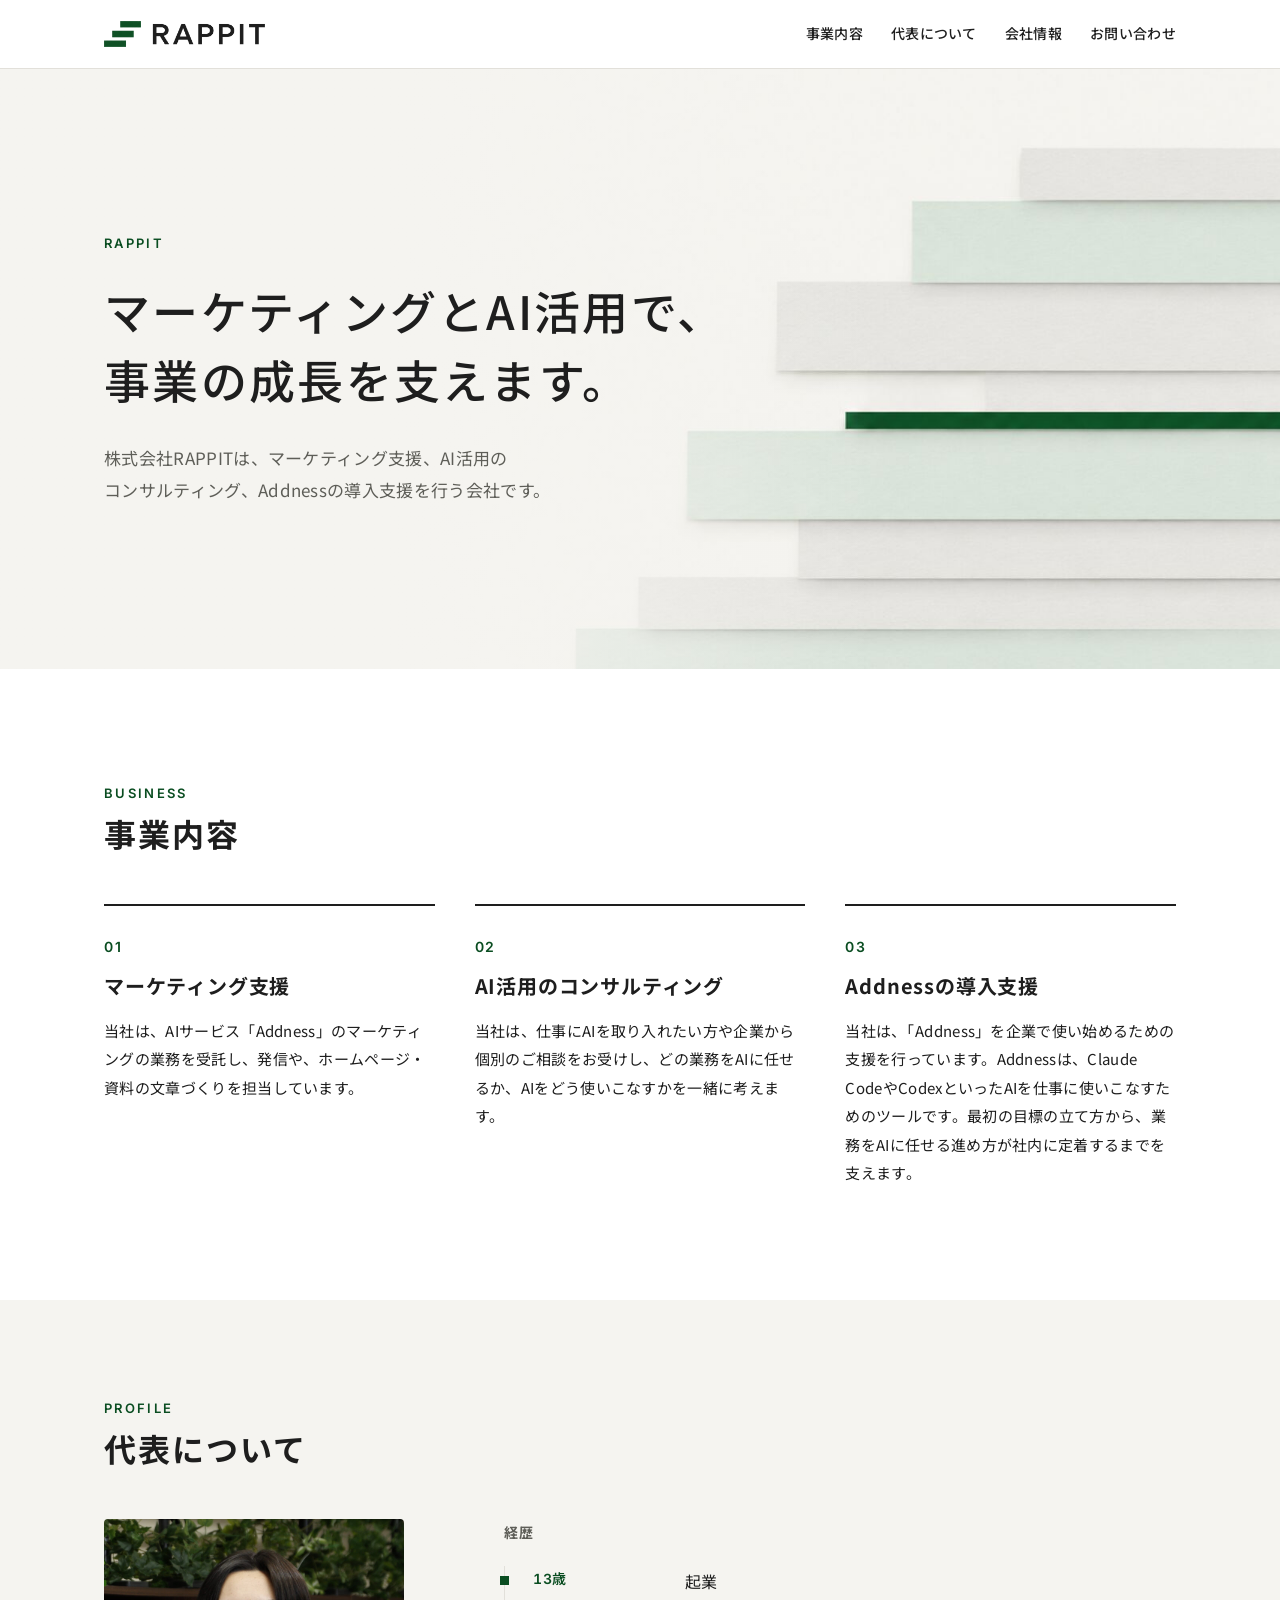
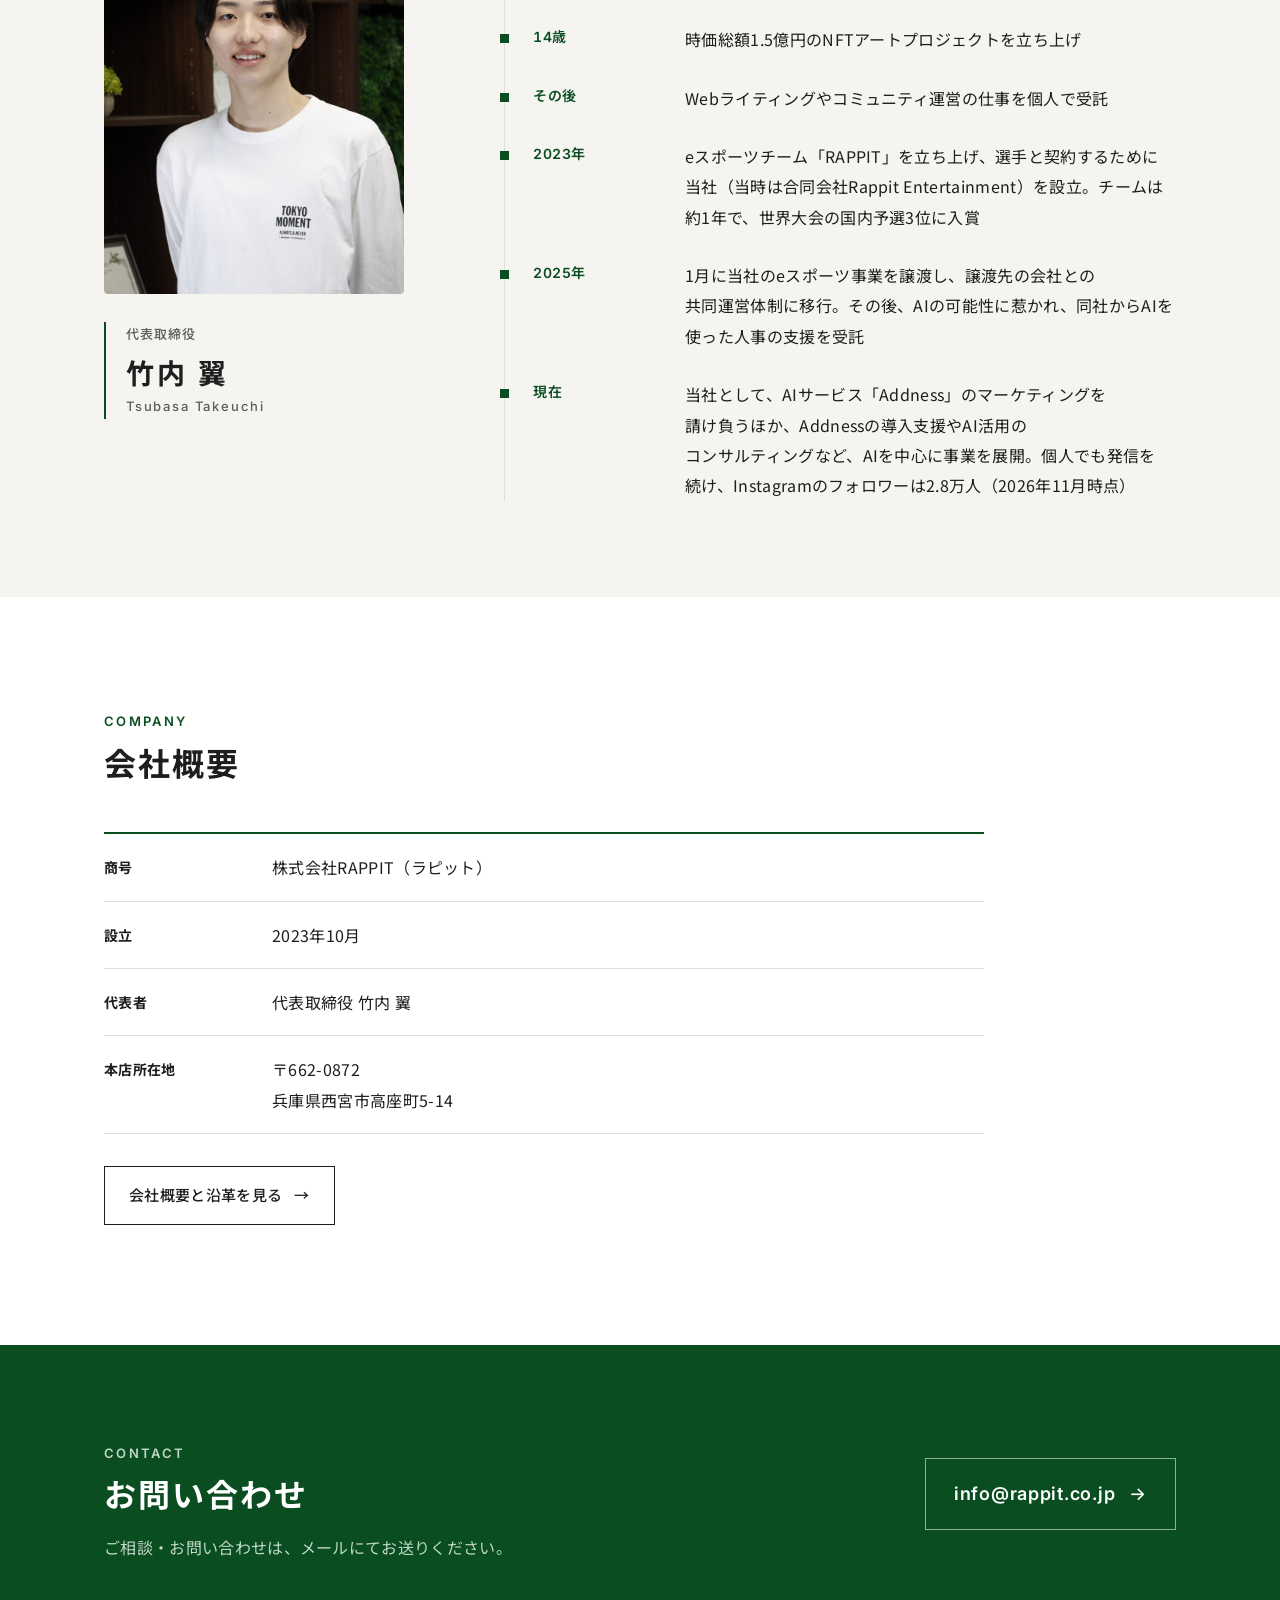
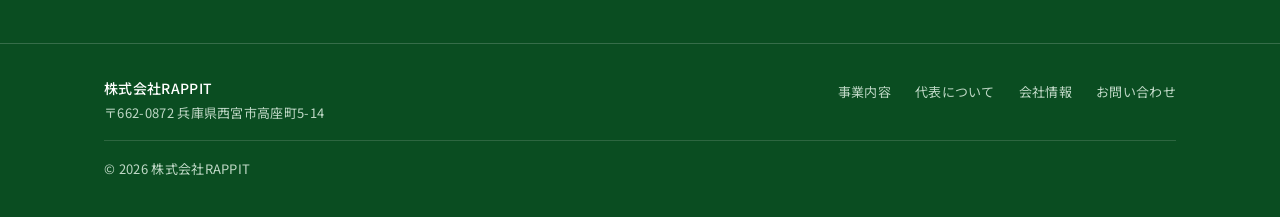
==== index.html @ 973757b0 "株式会社RAPPITのホームページを公開 Co-Authored-By: Claude Opus 5.5 <noreply@anthropic.com>" ====
<!doctype html>
<html lang="ja">
<head>
<meta charset="utf-8">
<meta name="viewport" content="width=device-width,initial-scale=1,viewport-fit=cover">
<title>株式会社RAPPIT｜マーケティング支援・AI活用のコンサルティング</title>
<link rel="canonical" href="https://rappit.co.jp/">
<meta name="description" content="株式会社RAPPIT（ラピット）は、マーケティング支援、AI活用のコンサルティング、Addnessの導入支援を行う会社です。">
<meta property="og:title" content="株式会社RAPPIT">
<meta property="og:description" content="マーケティング支援、AI活用のコンサルティング、Addnessの導入支援を行う会社です。">
<meta property="og:type" content="website">
<meta property="og:url" content="https://rappit.co.jp/">
<script type="application/ld+json">{"@context": "https://schema.org", "@type": "Organization", "name": "株式会社RAPPIT", "alternateName": "RAPPIT", "url": "https://rappit.co.jp/", "logo": "https://rappit.co.jp/logo.png", "email": "info@rappit.co.jp", "address": {"@type": "PostalAddress", "postalCode": "662-0872", "addressRegion": "兵庫県", "addressLocality": "西宮市", "streetAddress": "高座町5-14", "addressCountry": "JP"}}</script>
<link rel="icon" href="favicon.png">
<link rel="apple-touch-icon" href="apple-touch-icon.png">
<link rel="preconnect" href="https://fonts.googleapis.com">
<link rel="preconnect" href="https://fonts.gstatic.com" crossorigin>
<link href="https://fonts.googleapis.com/css2?family=Inter:wght@500;600&family=Noto+Sans+JP:wght@400;500;700&display=swap" rel="stylesheet">
<link rel="stylesheet" href="style.css">
</head>
<body>
<header>
  <div class="in">
    <a class="logo" href="./" aria-label="株式会社RAPPIT トップ">
      <img class="l-light" src="logo.png" alt="RAPPIT" width="1193" height="193">
      <img class="l-dark" src="logo-dark.png" alt="RAPPIT" width="1193" height="193">
    </a>
    <nav aria-label="メニュー">
      <a href="#business">事業内容</a>
      <a href="#profile">代表について</a>
      <a href="company.html">会社情報</a>
      <a href="#contact">お問い合わせ</a>
    </nav>
  </div>
</header>

<main>
  <div class="hero">
    <div class="in">
      <p class="eyebrow">RAPPIT</p>
      <h1>マーケティングとAI活用で、<br>事業の成長を支えます。</h1>
      <p class="lead">株式会社RAPPITは、マーケティング支援、AI活用のコンサルティング、Addnessの導入支援を行う会社です。</p>
    </div>
  </div>

  <section class="sec" id="business">
    <div class="in">
      <div class="sec-head">
        <p class="eyebrow">Business</p>
        <h2>事業内容</h2>
      </div>
      <ol class="biz">
        <li>
          <div class="num">01</div>
          <h3>マーケティング支援</h3>
          <p>当社は、AIサービス「Addness」のマーケティングの業務を受託し、発信や、ホームページ・資料の文章づくりを担当しています。</p>
        </li>
        <li>
          <div class="num">02</div>
          <h3>AI活用のコンサルティング</h3>
          <p>当社は、仕事にAIを取り入れたい方や企業から個別のご相談をお受けし、どの業務をAIに任せるか、AIをどう使いこなすかを一緒に考えます。</p>
        </li>
        <li>
          <div class="num">03</div>
          <h3>Addnessの導入支援</h3>
          <p>当社は、「Addness」を企業で使い始めるための支援を行っています。Addnessは、Claude CodeやCodexといったAIを仕事に使いこなすためのツールです。最初の目標の立て方から、業務をAIに任せる進め方が社内に定着するまでを支えます。</p>
        </li>
      </ol>
    </div>
  </section>

  <div class="band" id="profile">
    <div class="in">
      <div class="sec-head">
        <p class="eyebrow">Profile</p>
        <h2>代表について</h2>
      </div>
      <div class="profile">
        <div class="who">
          <img class="photo" src="tsubasa.jpg" alt="代表取締役 竹内 翼" width="800" height="1000" loading="lazy">
          <div class="nmb">
            <div class="role">代表取締役</div>
            <div class="nm">竹内 翼</div>
            <div class="en">Tsubasa Takeuchi</div>
          </div>
        </div>
        <div class="txt">
          <h3>経歴</h3>
          <ol class="history">
            <li><span class="when">13歳</span><span>起業</span></li>
            <li><span class="when">14歳</span><span>時価総額1.5億円のNFTアートプロジェクトを立ち上げ</span></li>
            <li><span class="when">その後</span><span>Webライティングやコミュニティ運営の仕事を個人で受託</span></li>
            <li><time datetime="2023">2023年</time><span>eスポーツチーム「RAPPIT」を立ち上げ、選手と契約するために当社（当時は合同会社Rappit Entertainment）を設立。チームは約1年で、世界大会の国内予選3位に入賞</span></li>
            <li><time datetime="2025">2025年</time><span>1月に当社のeスポーツ事業を譲渡し、譲渡先の会社との共同運営体制に移行。その後、AIの可能性に惹かれ、同社からAIを使った人事の支援を受託</span></li>
            <li><span class="when">現在</span><span>当社として、AIサービス「Addness」のマーケティングを請け負うほか、Addnessの導入支援やAI活用のコンサルティングなど、AIを中心に事業を展開。個人でも発信を続け、Instagramのフォロワーは2.8万人（2026年11月時点）</span></li>
          </ol>
        </div>
      </div>
    </div>
  </div>

  <section class="sec" id="company">
    <div class="in">
      <div class="sec-head">
        <p class="eyebrow">Company</p>
        <h2>会社概要</h2>
      </div>
      <div class="facts-wrap">
        <dl class="facts">
          <div><dt>商号</dt><dd>株式会社RAPPIT（ラピット）</dd></div>
          <div><dt>設立</dt><dd>2023年10月</dd></div>
          <div><dt>代表者</dt><dd>代表取締役 竹内 翼</dd></div>
          <div><dt>本店所在地</dt><dd>〒662-0872<br>兵庫県西宮市高座町5-14</dd></div>
        </dl>
        <a class="more-link" href="company.html">会社概要と沿革を見る</a>
      </div>
    </div>
  </section>

  <section class="contact" id="contact">
    <div class="in">
      <div>
        <p class="eyebrow">Contact</p>
        <h2>お問い合わせ</h2>
        <p>ご相談・お問い合わせは、メールにてお送りください。</p>
      </div>
      <a class="mail" href="mailto:info@rappit.co.jp">info@rappit.co.jp</a>
    </div>
  </section>
</main>

<footer>
  <div class="in">
    <div>
      <div class="co">株式会社RAPPIT</div>
      <div>〒662-0872 兵庫県西宮市高座町5-14</div>
    </div>
    <nav aria-label="フッターのメニュー">
      <a href="#business">事業内容</a>
      <a href="#profile">代表について</a>
      <a href="company.html">会社情報</a>
      <a href="#contact">お問い合わせ</a>
    </nav>
    <div class="copy">© 2026 株式会社RAPPIT</div>
  </div>
</footer>
</body>
</html>
---- style.css ----
/* 株式会社RAPPIT の共通の見た目。色はすべてここの変数から（ロゴEの深緑と墨の2色） */
:root{
  --bg:#FFFFFF; --paper:#F5F4F0; --ink:#1E1E1E; --muted:#5E5E58; --line:#E2E0DA;
  --accent:#0A4D21; --deep:#0A4D21; --deep-ink:#FFFFFF; --deep-muted:#BFD8C6;
  --hero-bg:#F5F4F0; --hero-img:url("img/hero-light.jpg");
  --logo-light:block; --logo-dark:none;
  --font:"Noto Sans JP","Hiragino Sans",system-ui,-apple-system,sans-serif;
  --latin:"Inter","Noto Sans JP",system-ui,sans-serif;
  color-scheme: light;
}
@media (prefers-color-scheme: dark){
  :root:not([data-theme="light"]){
    --bg:#0F1311; --paper:#19211C; --ink:#ECEFEC; --muted:#A3ADA6; --line:#28302B;
    --accent:#8FD1A5; --deep:#05381A; --deep-ink:#FFFFFF; --deep-muted:#A9CDB4;
    --hero-bg:#05381A; --hero-img:url("img/hero-dark.jpg");
    --logo-light:none; --logo-dark:block;
    color-scheme: dark;
  }
}
:root[data-theme="dark"]{
  --bg:#0F1311; --paper:#19211C; --ink:#ECEFEC; --muted:#A3ADA6; --line:#28302B;
  --accent:#8FD1A5; --deep:#05381A; --deep-ink:#FFFFFF; --deep-muted:#A9CDB4;
  --hero-bg:#05381A; --hero-img:url("img/hero-dark.jpg");
  --logo-light:none; --logo-dark:block;
  color-scheme: dark;
}
*{box-sizing:border-box}
html{scroll-behavior:smooth;scroll-padding-top:80px}
body{margin:0;background:var(--bg);color:var(--ink);font-family:var(--font);font-size:16px;line-height:1.9;letter-spacing:.02em;-webkit-text-size-adjust:100%}
a{color:var(--accent);transition:color .3s ease,background-color .3s ease,border-color .3s ease}
h1,h2,h3,.lead,dd,ol.history span{word-break:auto-phrase}
.in{max-width:1120px;margin:0 auto;padding-left:max(24px, env(safe-area-inset-left, 0px));padding-right:max(24px, env(safe-area-inset-right, 0px))}
.eyebrow{font-family:var(--latin);font-size:13px;font-weight:600;letter-spacing:.18em;text-transform:uppercase;color:var(--accent);margin:0 0 20px}

/* ヘッダー */
header{position:sticky;top:0;z-index:10;background:color-mix(in srgb, var(--bg) 92%, transparent);backdrop-filter:blur(8px);-webkit-backdrop-filter:blur(8px);border-bottom:1px solid var(--line)}
header .in{display:flex;align-items:center;justify-content:space-between;gap:12px 24px;flex-wrap:wrap;padding-top:16px;padding-bottom:16px}
.logo{display:block;line-height:0}
.logo img{height:26px;width:auto}
.logo .l-light{display:var(--logo-light)}
.logo .l-dark{display:var(--logo-dark)}
nav{display:flex;flex-wrap:wrap;gap:4px 28px;font-size:14px;font-weight:500}
nav a{color:var(--ink);text-decoration:none;padding:4px 0;border-bottom:1px solid transparent}
nav a:hover,nav a[aria-current="page"]{color:var(--accent);border-bottom-color:currentColor}

/* トップの最初の画面 */
.hero{position:relative;background:var(--hero-bg);overflow:hidden}
.hero::before{content:"";position:absolute;inset:0;background:var(--hero-img) right center/cover no-repeat}
.hero::after{content:"";position:absolute;inset:0;background:linear-gradient(90deg, var(--hero-bg) 0%, var(--hero-bg) 30%, color-mix(in srgb, var(--hero-bg) 0%, transparent) 68%)}
.hero .in{position:relative;z-index:1;min-height:min(78vh, 600px);display:flex;flex-direction:column;justify-content:center;padding-top:96px;padding-bottom:96px}
.hero h1{margin:0;font-size:clamp(26px,4.2vw,46px);line-height:1.5;letter-spacing:.05em;font-weight:500}
.hero .lead{margin:28px 0 0;font-size:clamp(15px,1.7vw,17px);color:var(--muted);max-width:30em}

/* 下のページの頭 */
.page-head{border-bottom:1px solid var(--line)}
.page-head .in{padding-top:88px;padding-bottom:56px}
.page-head h1{margin:0;font-size:clamp(28px,3.6vw,40px);line-height:1.4;letter-spacing:.06em;font-weight:700}
.toc{display:flex;flex-wrap:wrap;gap:8px 28px;margin:32px 0 0;padding:0;list-style:none;font-size:14px;font-weight:500}
.toc a{color:var(--ink);text-decoration:none;display:inline-flex;align-items:center;gap:8px}
.toc a::before{content:"";width:6px;height:6px;background:var(--accent)}
.toc a:hover{color:var(--accent)}

/* 各節 */
section.sec{padding:112px 0 0}
.sec-head{margin-bottom:48px}
.sec-head .eyebrow{margin:0 0 6px}
h2{margin:0;font-size:clamp(24px,3vw,32px);line-height:1.4;letter-spacing:.06em}
.band{background:var(--paper);margin-top:112px;padding:96px 0}
.band + section.sec,.band + .contact{margin-top:0}

/* 事業内容 */
.biz{list-style:none;margin:0;padding:0;display:grid;grid-template-columns:repeat(3,minmax(0,1fr));gap:0 40px}
.biz li{border-top:2px solid var(--ink);padding-top:28px}
.biz .num{font-family:var(--latin);font-size:14px;font-weight:600;letter-spacing:.12em;color:var(--accent)}
.biz h3{margin:10px 0 16px;font-size:20px;line-height:1.5;letter-spacing:.04em}
.biz p{margin:0;font-size:15px}

/* 代表について */
.profile{display:grid;grid-template-columns:minmax(0,1fr) minmax(0,2fr);gap:32px 64px}
.profile .who{align-self:start}
.profile .who .photo{display:block;width:100%;max-width:300px;height:auto;aspect-ratio:4/5;object-fit:cover;border-radius:4px;background:var(--paper);margin-bottom:28px}
.profile .who .nmb{border-left:2px solid var(--accent);padding-left:20px}
.profile .who .role{font-size:13px;font-weight:500;color:var(--muted);letter-spacing:.08em}
.profile .who .nm{margin-top:6px;font-size:28px;font-weight:700;line-height:1.4;letter-spacing:.12em}
.profile .who .en{font-family:var(--latin);font-size:13px;font-weight:500;color:var(--muted);letter-spacing:.14em;margin-top:2px}
.profile .txt{max-width:46em}
.profile .txt p{margin:0 0 18px}
.profile .txt p:last-child{margin-bottom:0}
.profile .txt h3{margin:0 0 20px;font-size:14px;font-weight:700;letter-spacing:.1em;color:var(--muted)}

/* 会社概要の表 */
dl.facts{margin:0;border-top:2px solid var(--accent)}
dl.facts div{display:grid;grid-template-columns:9em minmax(0,1fr);gap:4px 24px;padding:18px 0;border-bottom:1px solid var(--line)}
dl.facts dt{font-weight:700;font-size:14px;padding-top:2px}
dl.facts dd{margin:0;font-variant-numeric:tabular-nums}
.facts-wrap{max-width:880px}
.more-link{display:inline-flex;align-items:center;gap:12px;margin-top:32px;padding:14px 24px;border:1px solid var(--ink);color:var(--ink);text-decoration:none;font-size:15px;font-weight:500}
.more-link::after{content:"→"}
.more-link:hover{background:var(--ink);color:var(--bg)}

/* 沿革 */
ol.history{list-style:none;margin:0;padding:0 0 0 28px;border-left:1px solid var(--line);max-width:880px}
ol.history li{position:relative;display:grid;grid-template-columns:8em minmax(0,1fr);gap:4px 24px;padding:0 0 28px}
ol.history li:last-child{padding-bottom:0}
ol.history li::before{content:"";position:absolute;left:-33px;top:10px;width:9px;height:9px;background:var(--accent)}
ol.history time,ol.history .when{font-family:var(--latin);font-size:14px;font-weight:600;letter-spacing:.04em;color:var(--accent);font-variant-numeric:tabular-nums;white-space:nowrap}
ol.history span{display:block}

/* お問い合わせ */
.contact{margin-top:120px;background:var(--deep);color:var(--deep-ink)}
.contact .in{display:grid;grid-template-columns:minmax(0,1fr) auto;align-items:center;gap:28px 48px;padding-top:80px;padding-bottom:80px}
.contact .eyebrow{color:var(--deep-muted);margin-bottom:6px}
.contact h2{color:var(--deep-ink)}
.contact p{margin:16px 0 0;color:var(--deep-muted)}
.mail{display:inline-flex;align-items:center;gap:14px;padding:18px 28px;border:1px solid color-mix(in srgb, var(--deep-ink) 55%, transparent);color:var(--deep-ink);text-decoration:none;font-family:var(--latin);font-size:18px;font-weight:600;letter-spacing:.04em;word-break:break-all}
.mail::after{content:"→";font-weight:500}
.mail:hover{background:var(--deep-ink);color:var(--deep)}

/* フッター */
footer{background:var(--deep);color:var(--deep-muted);border-top:1px solid color-mix(in srgb, var(--deep-ink) 18%, transparent)}
footer .in{display:grid;grid-template-columns:minmax(0,1fr) auto;gap:16px 32px;padding-top:32px;padding-bottom:36px;font-size:13px;line-height:1.8}
footer .co{color:var(--deep-ink);font-weight:500;font-size:14px}
footer nav{gap:4px 24px;font-size:13px;font-weight:400;align-self:start}
footer nav a{color:var(--deep-muted)}
footer nav a:hover{color:var(--deep-ink)}
footer .copy{grid-column:1/-1;padding-top:16px;border-top:1px solid color-mix(in srgb, var(--deep-ink) 14%, transparent)}

@media (max-width:900px){
  .biz{grid-template-columns:1fr;gap:40px}
  .profile{grid-template-columns:1fr}
}
@media (max-width:720px){
  .in{padding-left:max(20px, env(safe-area-inset-left, 0px));padding-right:max(20px, env(safe-area-inset-right, 0px))}
  header .in{padding-top:12px;padding-bottom:10px}
  .logo img{height:22px}
  html{scroll-padding-top:112px}
  nav{gap:0 16px;font-size:13px}
  nav a{padding:6px 0}
  .hero::before{inset:auto 0 0 0;height:150px}
  .hero::after{display:none}
  .hero .in{min-height:0;padding-top:56px;padding-bottom:206px}
  .eyebrow{margin-bottom:14px}
  .hero .lead{margin-top:20px}
  .page-head .in{padding-top:56px;padding-bottom:40px}
  section.sec{padding-top:80px}
  .band{margin-top:80px;padding:72px 0}
  .sec-head{margin-bottom:32px}
  dl.facts div{grid-template-columns:1fr;gap:0;padding:14px 0}
  ol.history{padding-left:22px}
  ol.history li{grid-template-columns:1fr;gap:0}
  ol.history li::before{left:-27px}
  .contact{margin-top:88px}
  .contact .in{grid-template-columns:1fr;padding-top:56px;padding-bottom:56px}
  .mail{font-size:16px;padding:16px 20px}
  footer .in{grid-template-columns:1fr}
}
@media print{
  :root{--bg:#FFFFFF;--paper:#FFFFFF;--ink:#000000;--muted:#333333;--line:#BBBBBB;--accent:#0A4D21;--deep:#FFFFFF;--deep-ink:#000000;--deep-muted:#333333;--logo-light:block;--logo-dark:none}
  header{position:static;backdrop-filter:none;-webkit-backdrop-filter:none}
  header nav,footer nav,.hero::before,.hero::after,.more-link,.toc{display:none}
  .hero .in{min-height:0;padding:32px 0}
  section.sec,.band{padding-top:32px;margin-top:0}
  .band{padding-bottom:0}
  .contact{margin-top:32px;border-top:1px solid var(--line)}
  .contact .in{padding:24px 0}
  .mail{border:0;padding:0}
  .mail::after{content:none}
  .biz,.profile{grid-template-columns:1fr}
  .profile .who .photo{max-width:220px;margin-bottom:20px}
  dl.facts div,ol.history li{break-inside:avoid}
}
@media (prefers-reduced-motion: reduce){
  html{scroll-behavior:auto}
  *{transition:none !important}
}
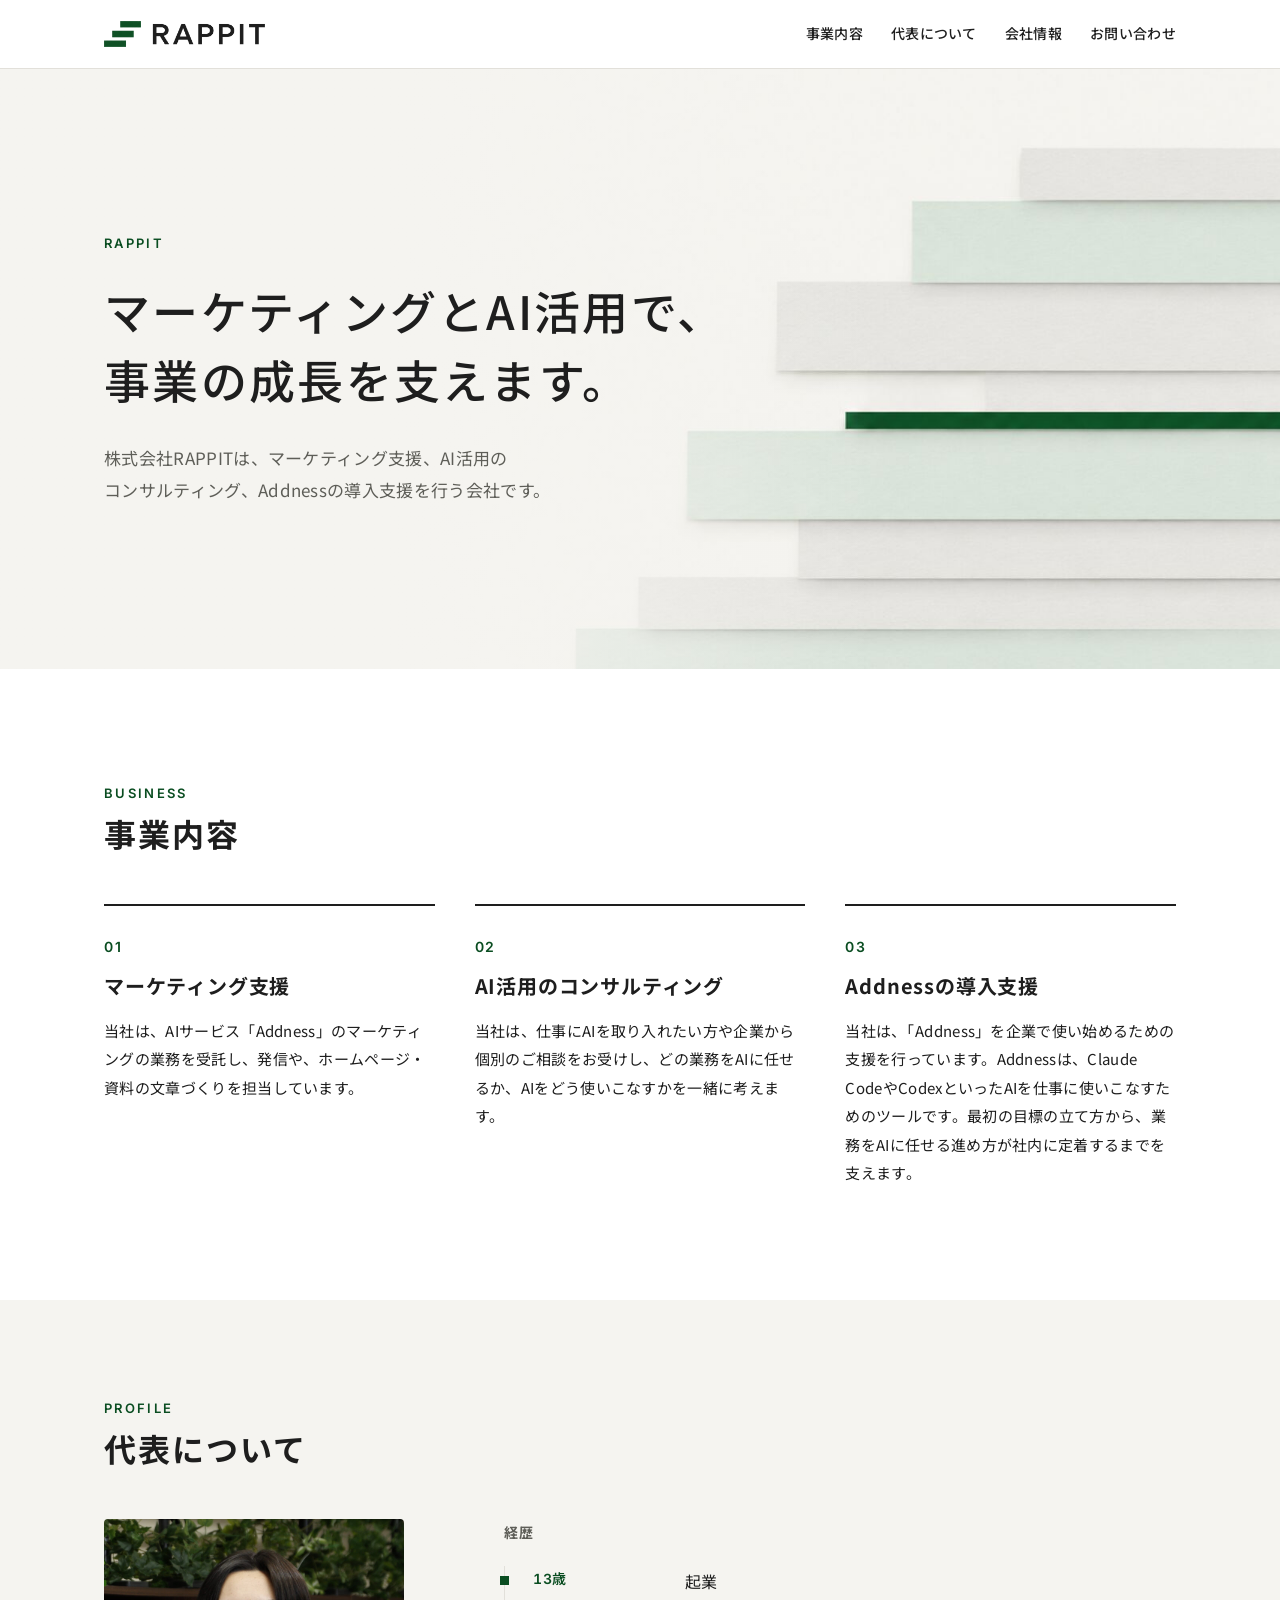
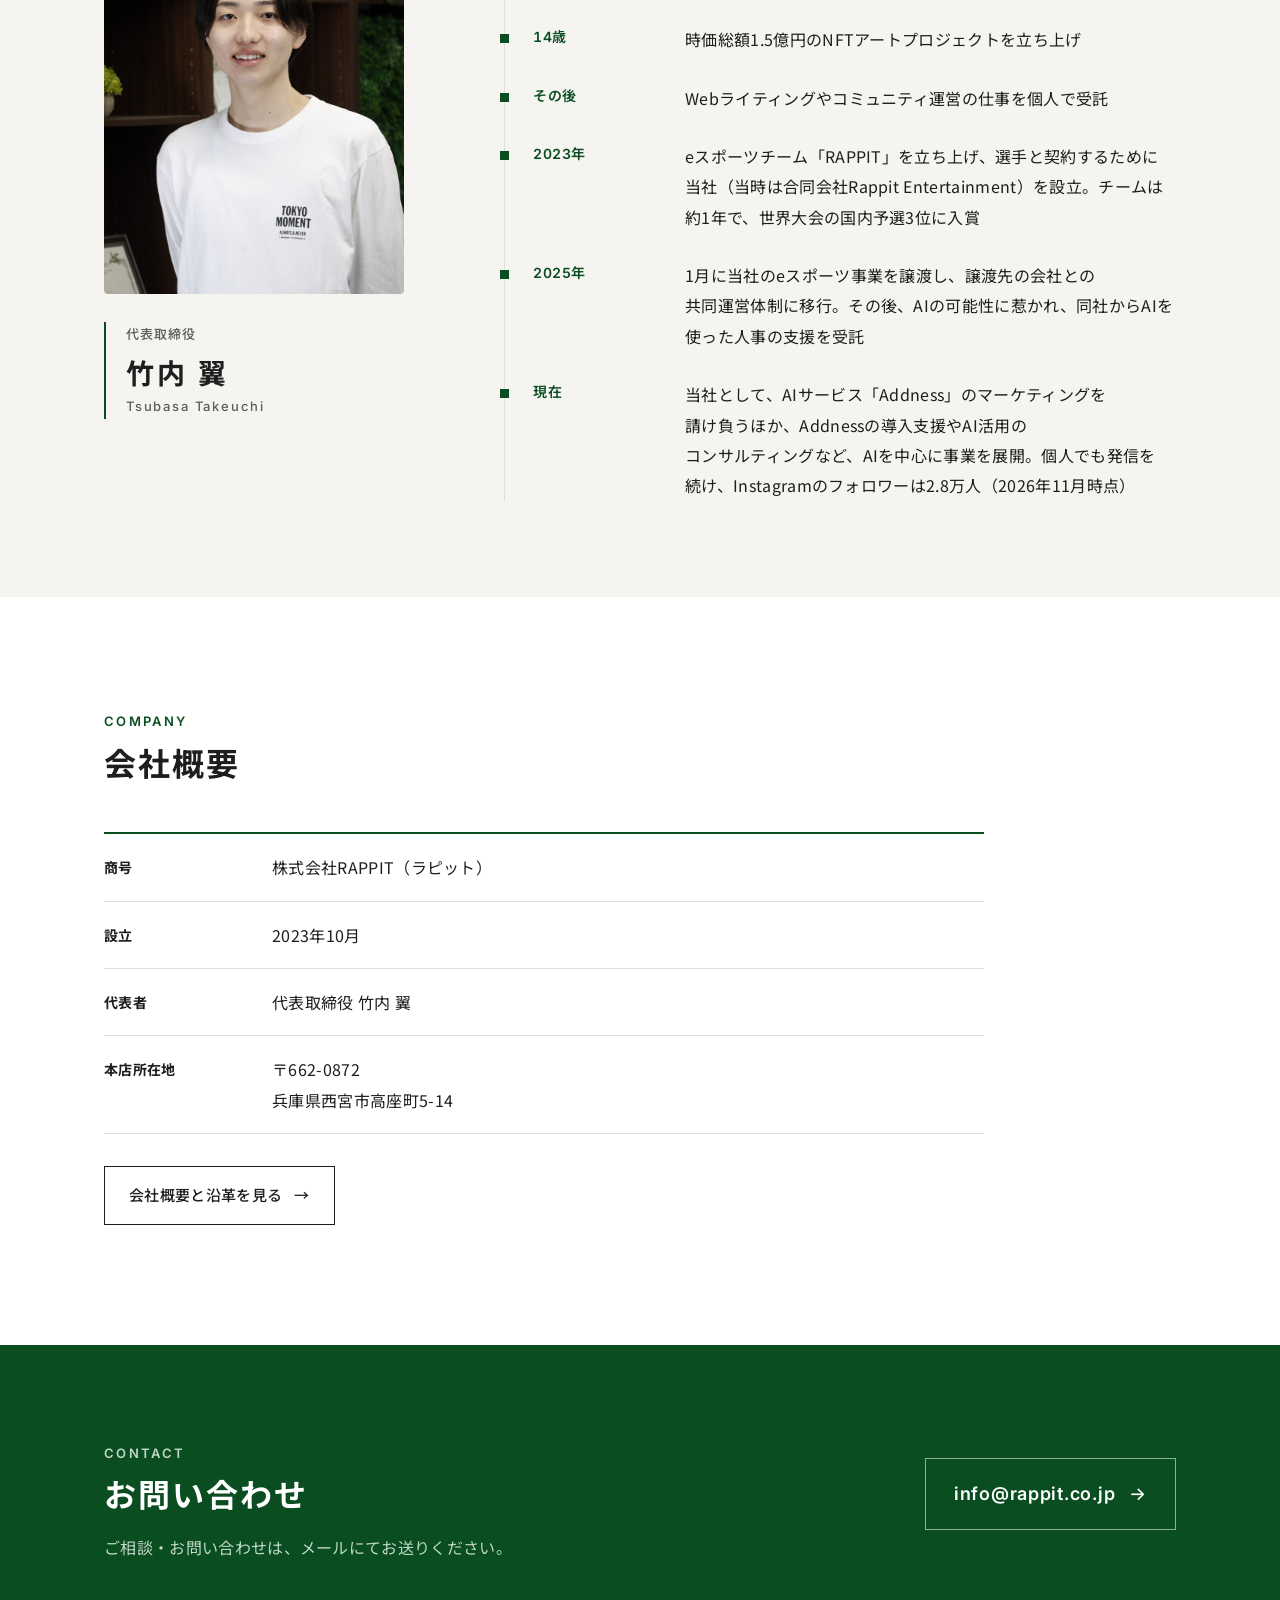
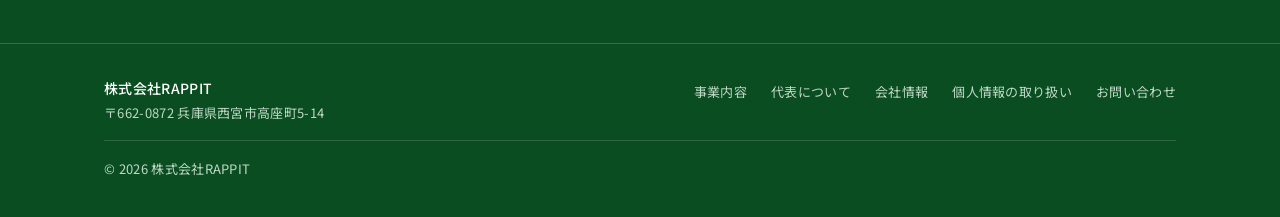
==== commit 6fc7a005: "AI導入相談のページ（/ai/）と、個人情報の取り扱いのページを置く Co-Authored-By: Claude <noreply@anthropic.com>" ====
--- a/index.html
+++ b/index.html
@@ -139,6 +139,7 @@
       <a href="#business">事業内容</a>
       <a href="#profile">代表について</a>
       <a href="company.html">会社情報</a>
+      <a href="privacy.html">個人情報の取り扱い</a>
       <a href="#contact">お問い合わせ</a>
     </nav>
     <div class="copy">© 2026 株式会社RAPPIT</div>
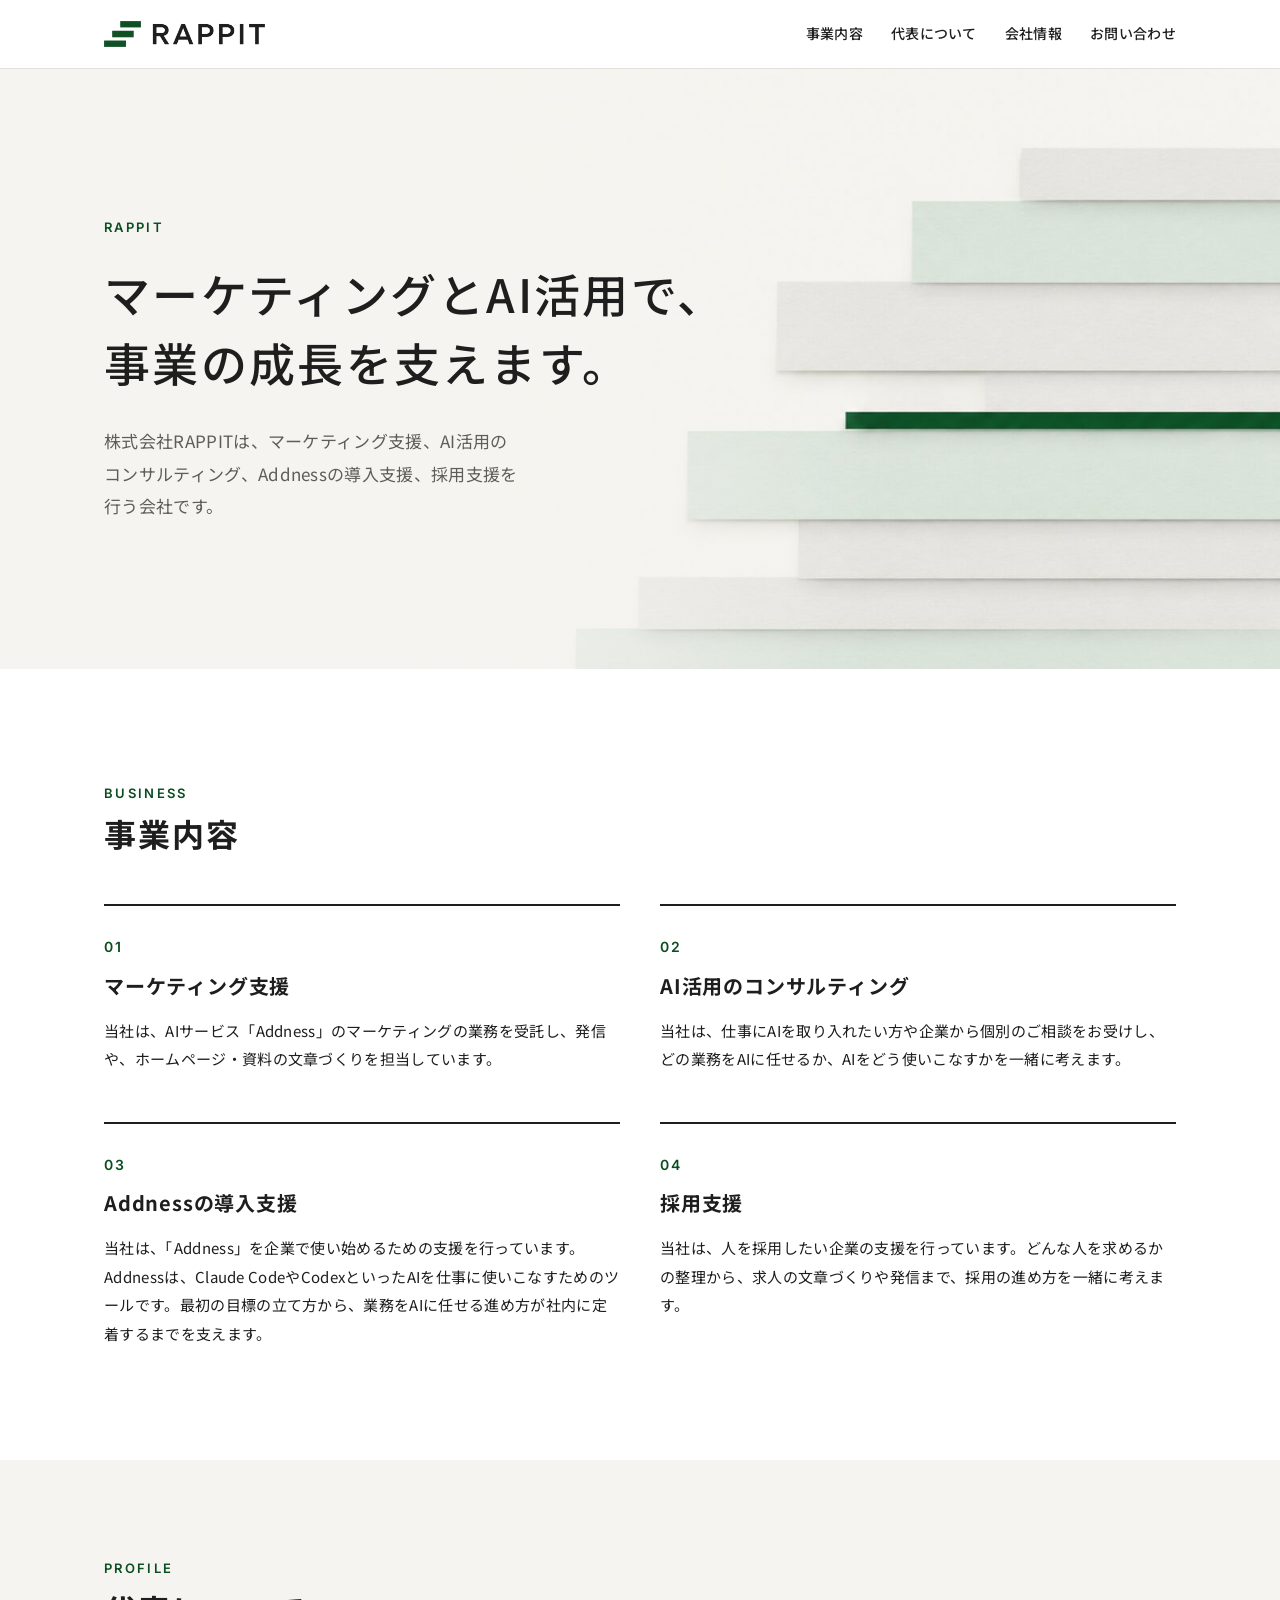
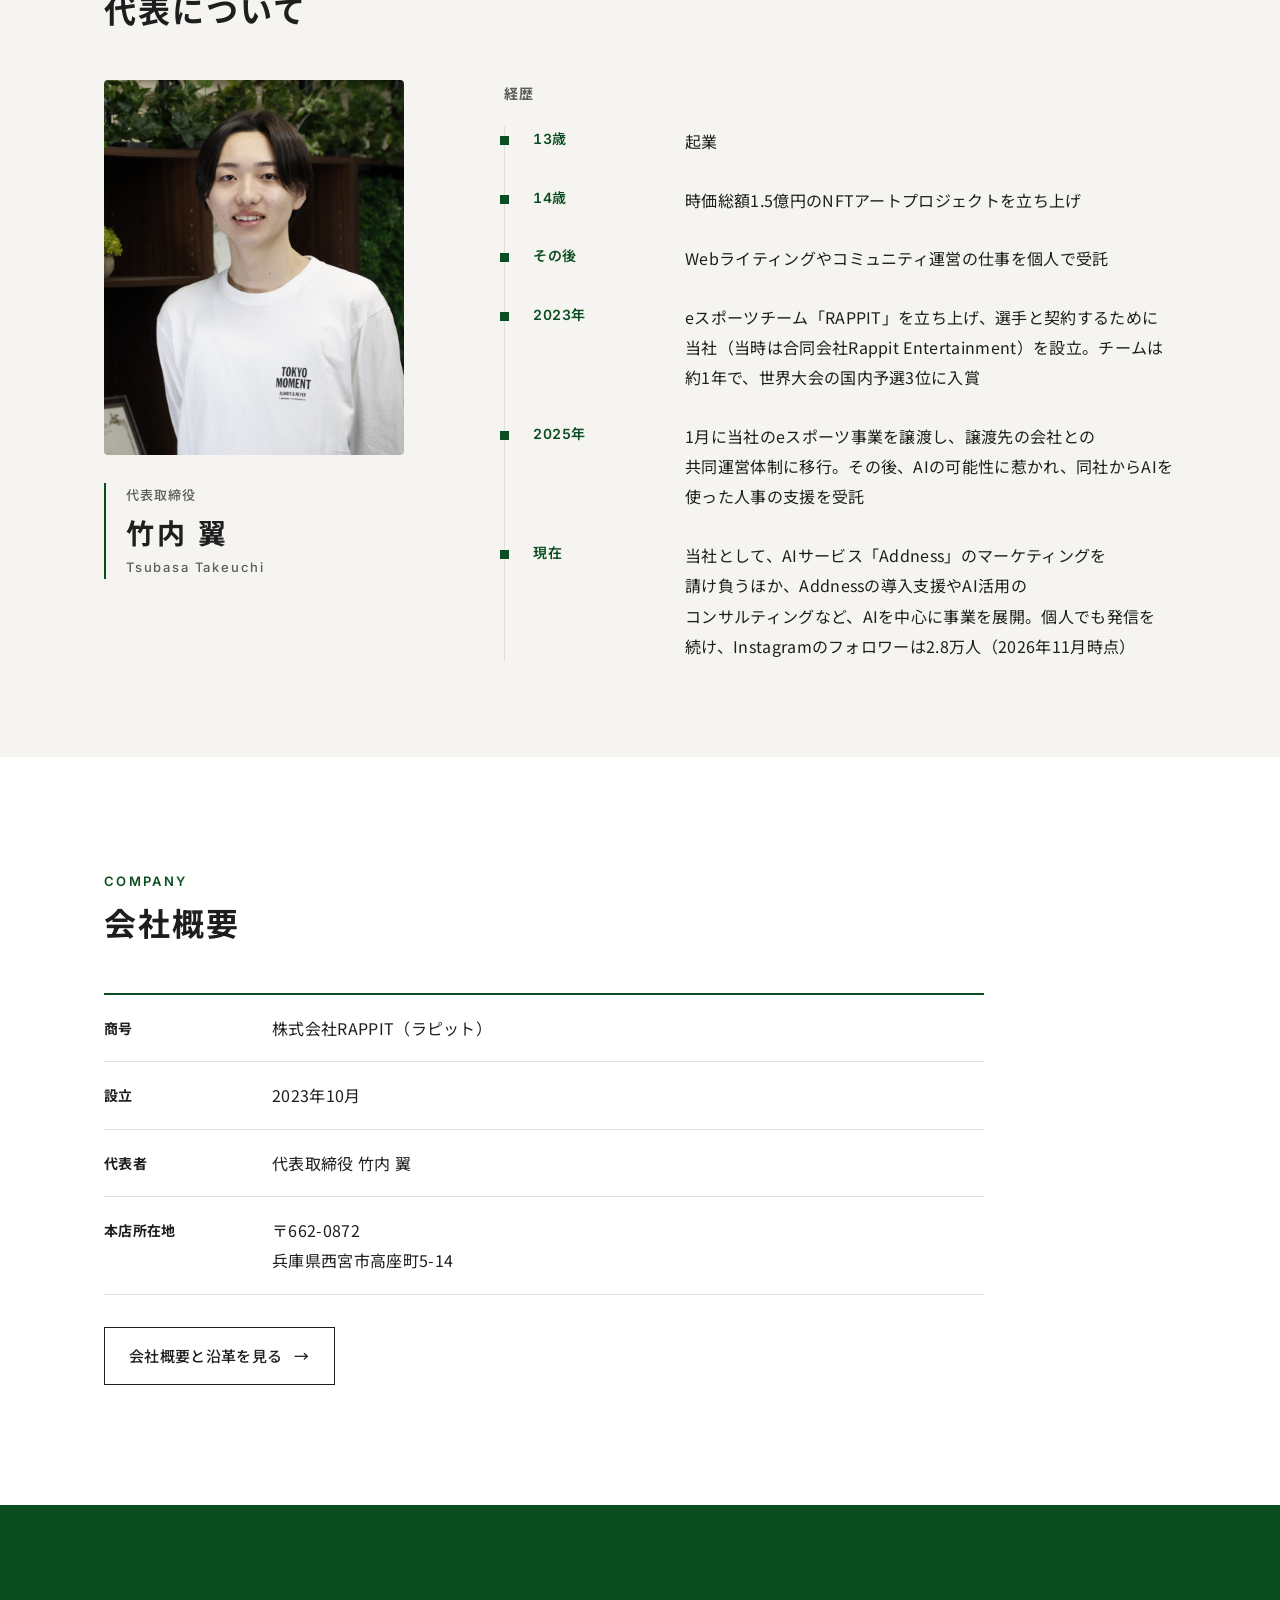
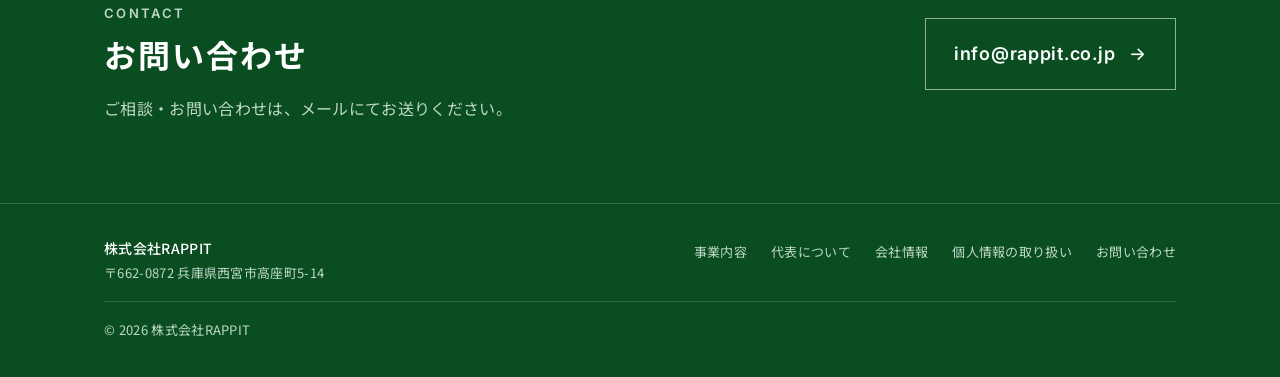
==== commit 815e1c91: "事業内容に採用支援を足す（4つ目・並びを2列×2段に） Co-Authored-By: Claude Opus 5.5 <noreply@anthropic.com>" ====
--- a/index.html
+++ b/index.html
@@ -5,9 +5,9 @@
 <meta name="viewport" content="width=device-width,initial-scale=1,viewport-fit=cover">
 <title>株式会社RAPPIT｜マーケティング支援・AI活用のコンサルティング</title>
 <link rel="canonical" href="https://rappit.co.jp/">
-<meta name="description" content="株式会社RAPPIT（ラピット）は、マーケティング支援、AI活用のコンサルティング、Addnessの導入支援を行う会社です。">
+<meta name="description" content="株式会社RAPPIT（ラピット）は、マーケティング支援、AI活用のコンサルティング、Addnessの導入支援、採用支援を行う会社です。">
 <meta property="og:title" content="株式会社RAPPIT">
-<meta property="og:description" content="マーケティング支援、AI活用のコンサルティング、Addnessの導入支援を行う会社です。">
+<meta property="og:description" content="マーケティング支援、AI活用のコンサルティング、Addnessの導入支援、採用支援を行う会社です。">
 <meta property="og:type" content="website">
 <meta property="og:url" content="https://rappit.co.jp/">
 <script type="application/ld+json">{"@context": "https://schema.org", "@type": "Organization", "name": "株式会社RAPPIT", "alternateName": "RAPPIT", "url": "https://rappit.co.jp/", "logo": "https://rappit.co.jp/logo.png", "email": "info@rappit.co.jp", "address": {"@type": "PostalAddress", "postalCode": "662-0872", "addressRegion": "兵庫県", "addressLocality": "西宮市", "streetAddress": "高座町5-14", "addressCountry": "JP"}}</script>
@@ -39,7 +39,7 @@
     <div class="in">
       <p class="eyebrow">RAPPIT</p>
       <h1>マーケティングとAI活用で、<br>事業の成長を支えます。</h1>
-      <p class="lead">株式会社RAPPITは、マーケティング支援、AI活用のコンサルティング、Addnessの導入支援を行う会社です。</p>
+      <p class="lead">株式会社RAPPITは、マーケティング支援、AI活用のコンサルティング、Addnessの導入支援、採用支援を行う会社です。</p>
     </div>
   </div>
 
@@ -64,6 +64,11 @@
           <div class="num">03</div>
           <h3>Addnessの導入支援</h3>
           <p>当社は、「Addness」を企業で使い始めるための支援を行っています。Addnessは、Claude CodeやCodexといったAIを仕事に使いこなすためのツールです。最初の目標の立て方から、業務をAIに任せる進め方が社内に定着するまでを支えます。</p>
+        </li>
+        <li>
+          <div class="num">04</div>
+          <h3>採用支援</h3>
+          <p>当社は、人を採用したい企業の支援を行っています。どんな人を求めるかの整理から、求人の文章づくりや発信まで、採用の進め方を一緒に考えます。</p>
         </li>
       </ol>
     </div>
--- a/style.css
+++ b/style.css
@@ -69,7 +69,7 @@
 .band + section.sec,.band + .contact{margin-top:0}
 
 /* 事業内容 */
-.biz{list-style:none;margin:0;padding:0;display:grid;grid-template-columns:repeat(3,minmax(0,1fr));gap:0 40px}
+.biz{list-style:none;margin:0;padding:0;display:grid;grid-template-columns:repeat(2,minmax(0,1fr));gap:48px 40px}
 .biz li{border-top:2px solid var(--ink);padding-top:28px}
 .biz .num{font-family:var(--latin);font-size:14px;font-weight:600;letter-spacing:.12em;color:var(--accent)}
 .biz h3{margin:10px 0 16px;font-size:20px;line-height:1.5;letter-spacing:.04em}
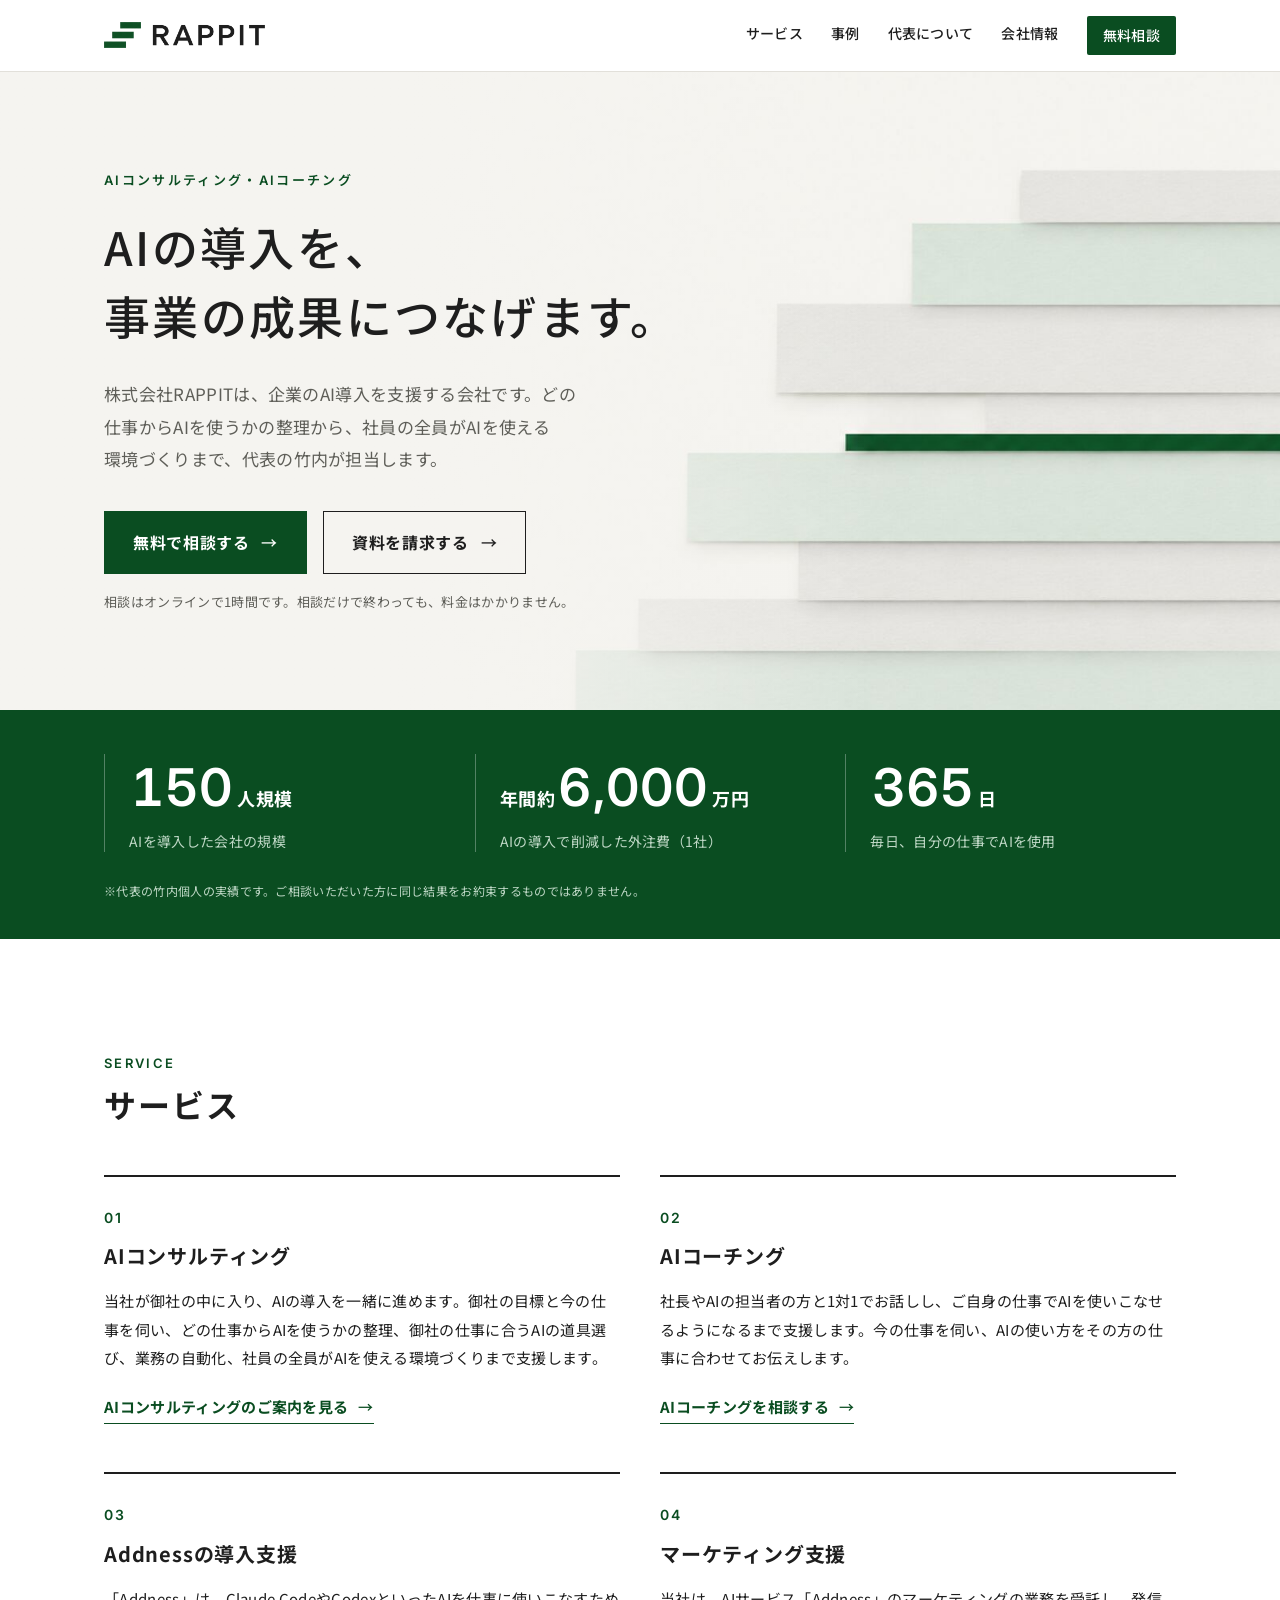
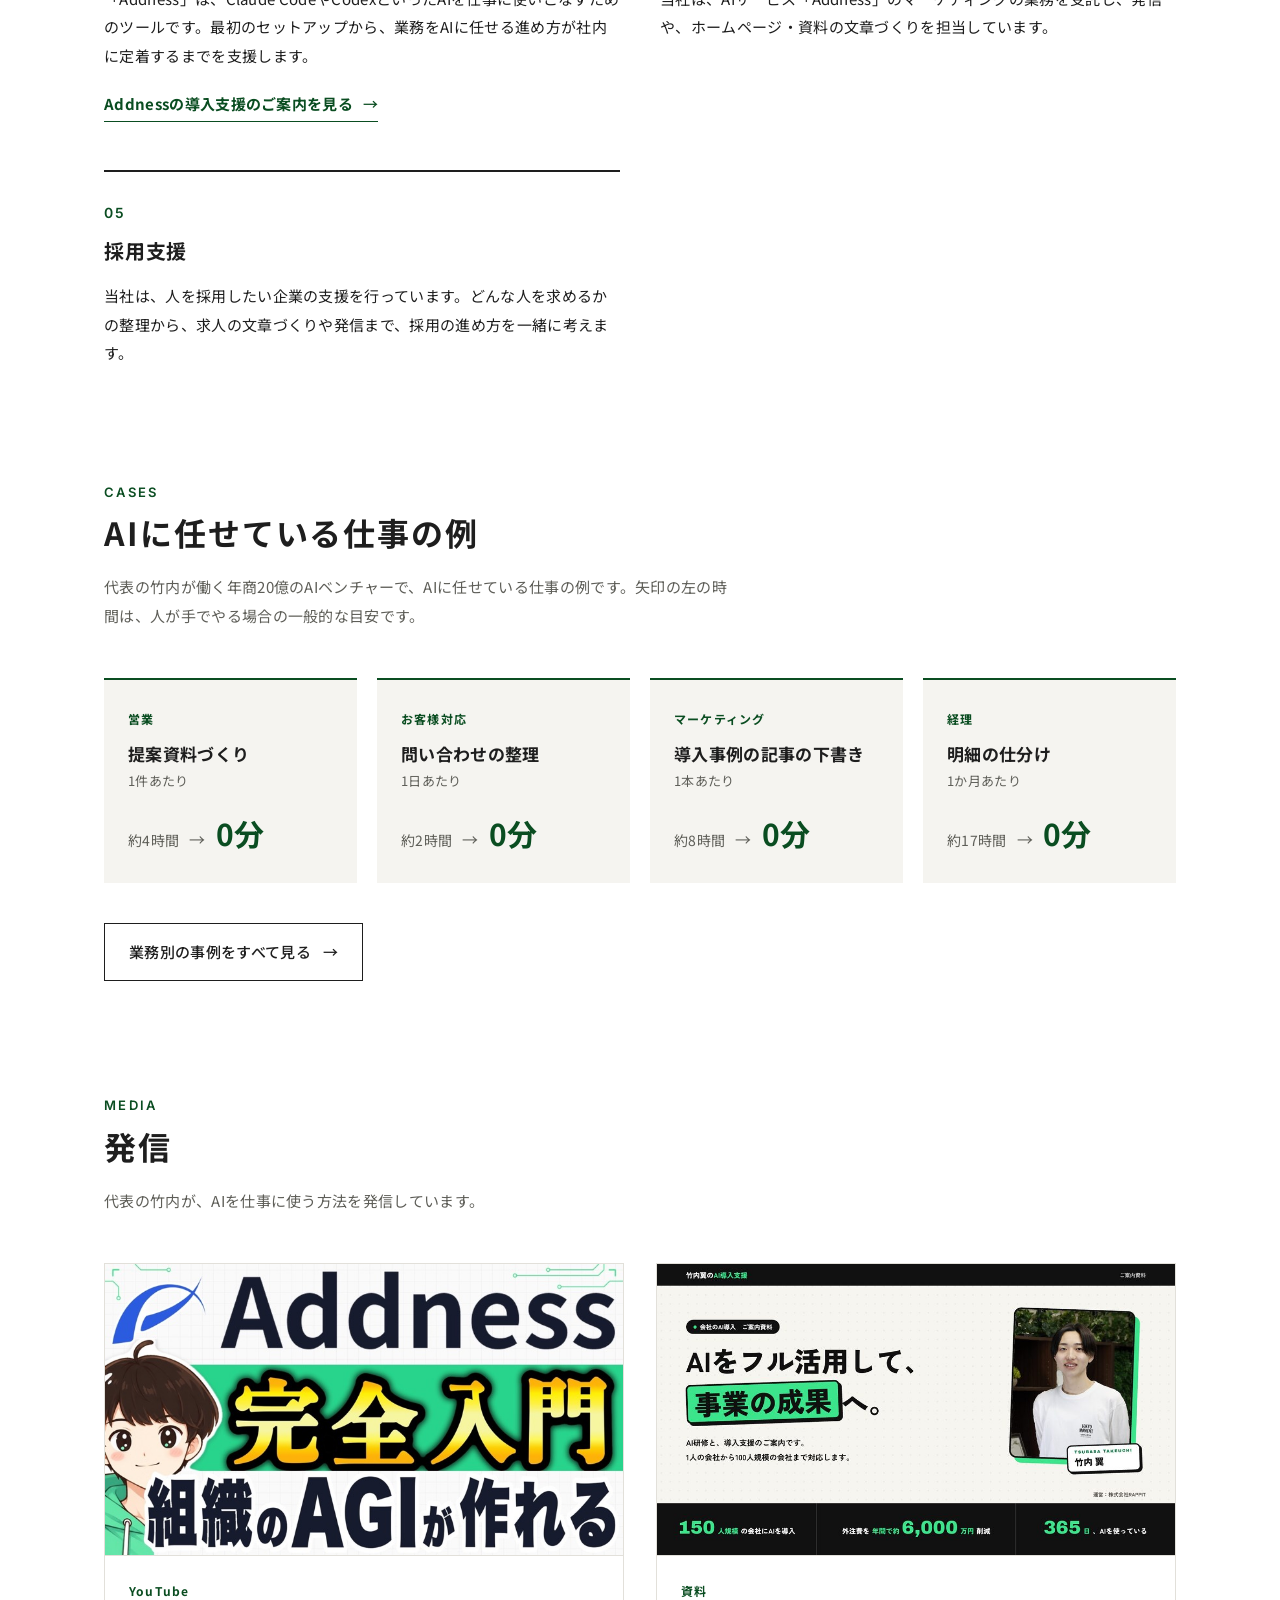
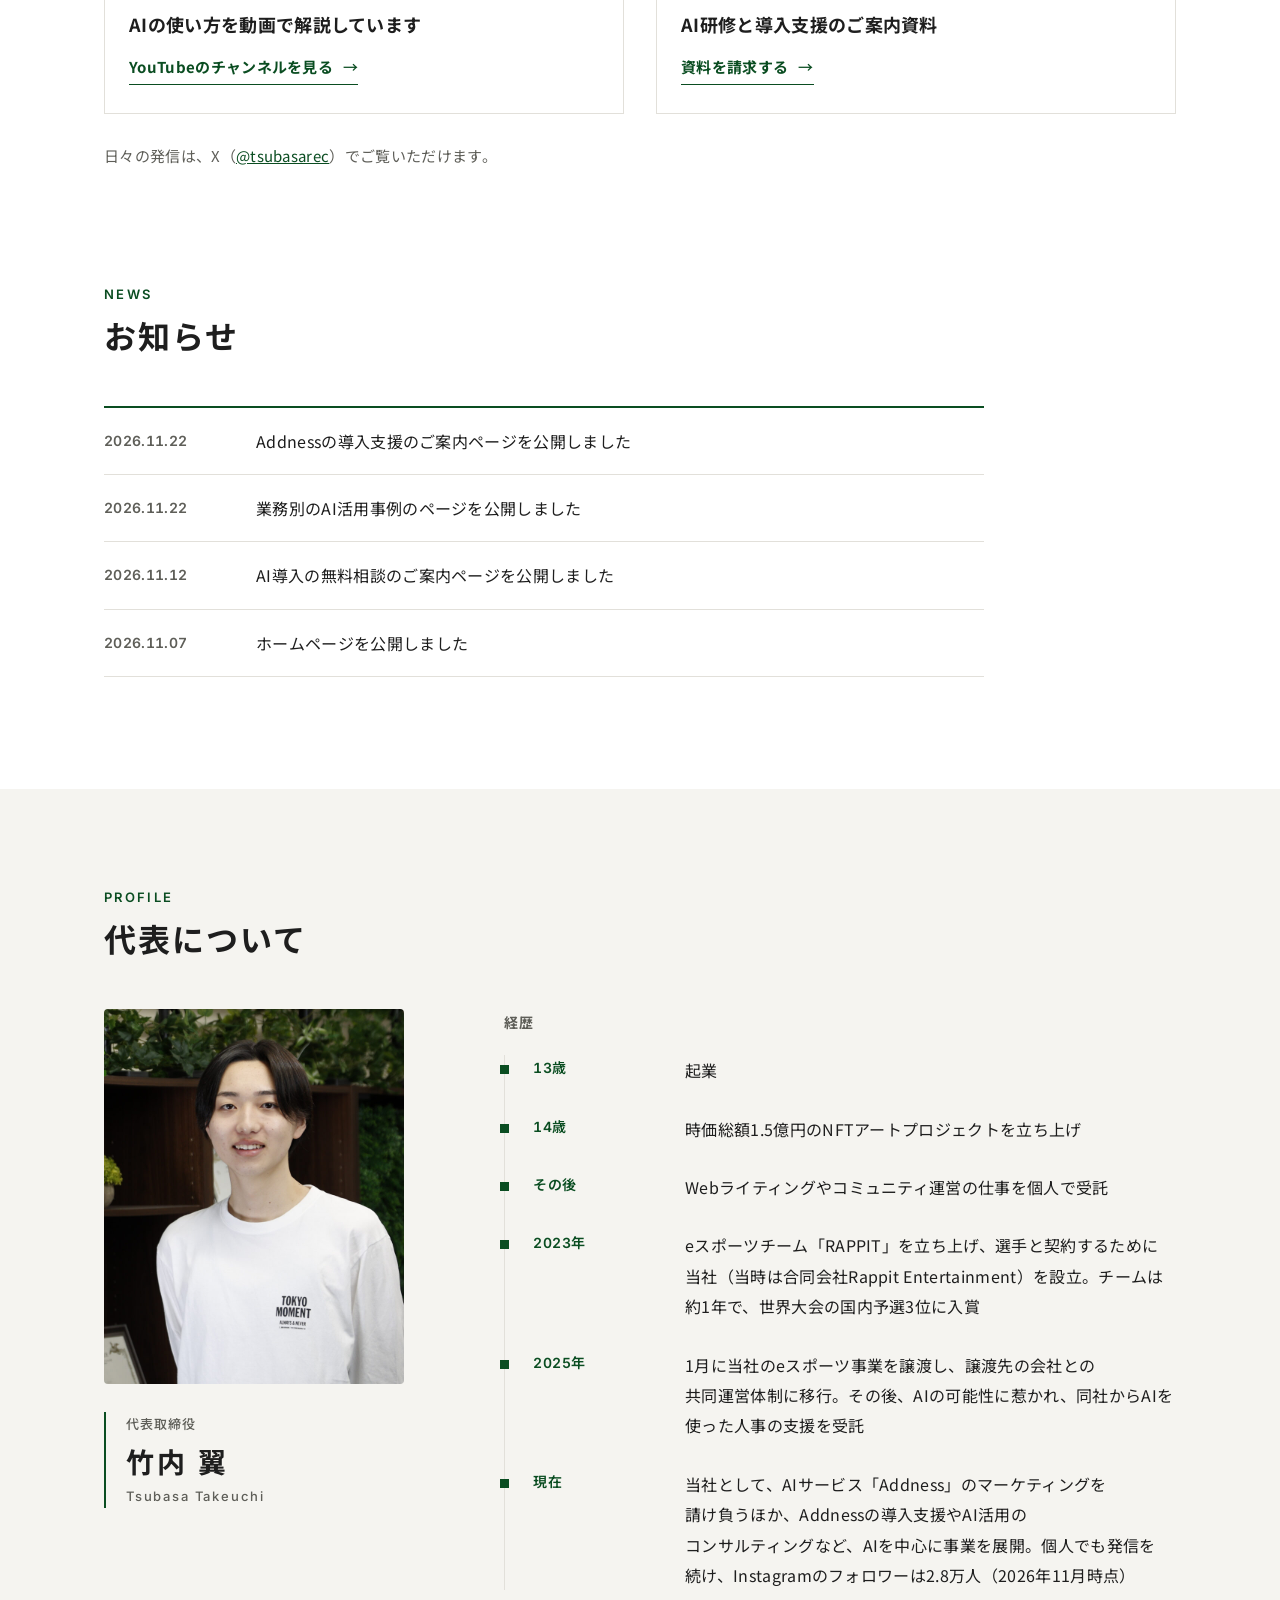
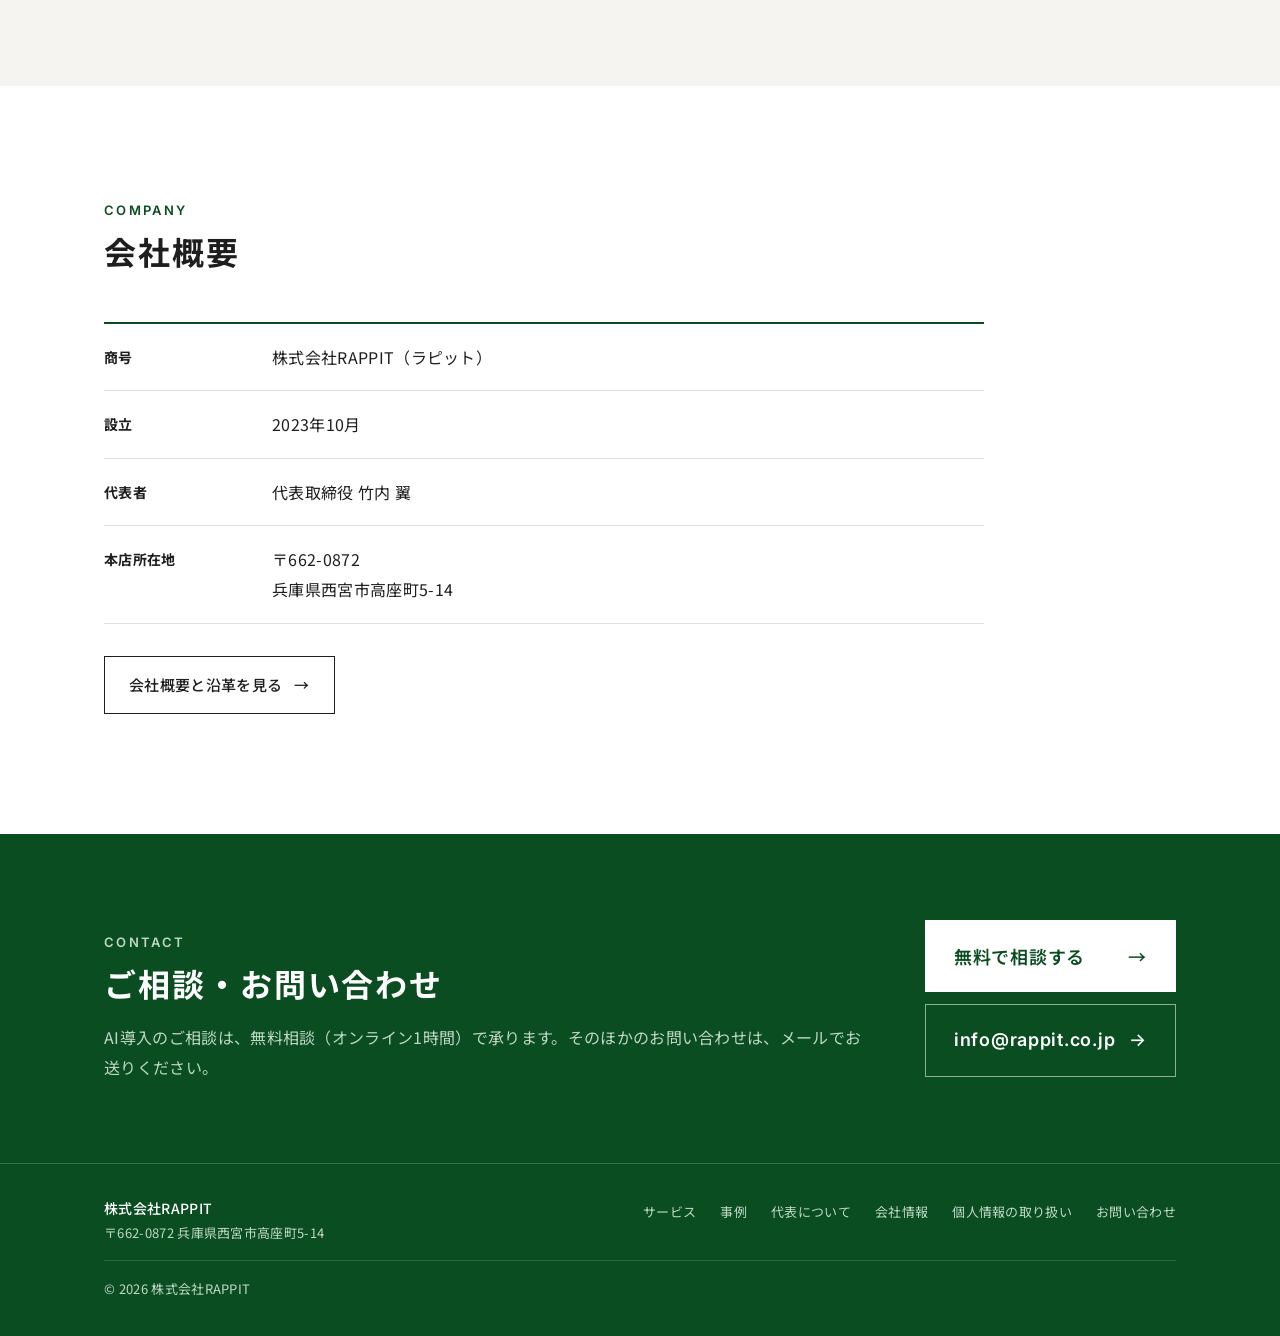
==== commit cadbf831: "トップをAIコンサルティング・AIコーチングの会社として相談につながる形に作り直す Co-Authored-By: Claude Fable 5.2 <noreply@anthropic.com>" ====
--- a/index.html
+++ b/index.html
@@ -3,11 +3,11 @@
 <head>
 <meta charset="utf-8">
 <meta name="viewport" content="width=device-width,initial-scale=1,viewport-fit=cover">
-<title>株式会社RAPPIT｜マーケティング支援・AI活用のコンサルティング</title>
+<title>株式会社RAPPIT｜AIコンサルティング・AIコーチング</title>
 <link rel="canonical" href="https://rappit.co.jp/">
-<meta name="description" content="株式会社RAPPIT（ラピット）は、マーケティング支援、AI活用のコンサルティング、Addnessの導入支援、採用支援を行う会社です。">
+<meta name="description" content="株式会社RAPPIT（ラピット）は、企業のAI導入を支援する会社です。AIコンサルティングとAIコーチングで、どの仕事からAIを使うかの整理から、社員の全員がAIを使える環境づくりまで支援します。">
 <meta property="og:title" content="株式会社RAPPIT">
-<meta property="og:description" content="マーケティング支援、AI活用のコンサルティング、Addnessの導入支援、採用支援を行う会社です。">
+<meta property="og:description" content="企業のAI導入を支援する会社です。AI導入の無料相談を受け付けています。">
 <meta property="og:type" content="website">
 <meta property="og:url" content="https://rappit.co.jp/">
 <script type="application/ld+json">{"@context": "https://schema.org", "@type": "Organization", "name": "株式会社RAPPIT", "alternateName": "RAPPIT", "url": "https://rappit.co.jp/", "logo": "https://rappit.co.jp/logo.png", "email": "info@rappit.co.jp", "address": {"@type": "PostalAddress", "postalCode": "662-0872", "addressRegion": "兵庫県", "addressLocality": "西宮市", "streetAddress": "高座町5-14", "addressCountry": "JP"}}</script>
@@ -17,6 +17,9 @@
 <link rel="preconnect" href="https://fonts.gstatic.com" crossorigin>
 <link href="https://fonts.googleapis.com/css2?family=Inter:wght@500;600&family=Noto+Sans+JP:wght@400;500;700&display=swap" rel="stylesheet">
 <link rel="stylesheet" href="style.css">
+<!-- Google タグ（GA4・RAPPIT） -->
+<script async src="https://www.googletagmanager.com/gtm.js?id=GTM-WGKH6LDX"></script>
+<script>window.dataLayer=window.dataLayer||[];function gtag(){dataLayer.push(arguments);}gtag('js',new Date());</script>
 </head>
 <body>
 <header>
@@ -26,10 +29,11 @@
       <img class="l-dark" src="logo-dark.png" alt="RAPPIT" width="1193" height="193">
     </a>
     <nav aria-label="メニュー">
-      <a href="#business">事業内容</a>
+      <a href="#service">サービス</a>
+      <a href="#cases">事例</a>
       <a href="#profile">代表について</a>
       <a href="company.html">会社情報</a>
-      <a href="#contact">お問い合わせ</a>
+      <a class="nav-cta" href="ai/#form">無料相談</a>
     </nav>
   </div>
 </header>
@@ -37,40 +41,117 @@
 <main>
   <div class="hero">
     <div class="in">
-      <p class="eyebrow">RAPPIT</p>
-      <h1>マーケティングとAI活用で、<br>事業の成長を支えます。</h1>
-      <p class="lead">株式会社RAPPITは、マーケティング支援、AI活用のコンサルティング、Addnessの導入支援、採用支援を行う会社です。</p>
-    </div>
-  </div>
-
-  <section class="sec" id="business">
-    <div class="in">
-      <div class="sec-head">
-        <p class="eyebrow">Business</p>
-        <h2>事業内容</h2>
+      <p class="eyebrow">AIコンサルティング・AIコーチング</p>
+      <h1>AIの導入を、<br>事業の成果につなげます。</h1>
+      <p class="lead">株式会社RAPPITは、企業のAI導入を支援する会社です。どの仕事からAIを使うかの整理から、社員の全員がAIを使える環境づくりまで、代表の竹内が担当します。</p>
+      <div class="cta-row">
+        <a class="btn btn-fill" href="ai/#form">無料で相談する</a>
+        <a class="btn" href="ai/#form">資料を請求する</a>
+      </div>
+      <p class="cta-note">相談はオンラインで1時間です。相談だけで終わっても、料金はかかりません。</p>
+    </div>
+  </div>
+
+  <div class="stats-wrap">
+    <div class="in">
+      <ul class="stats">
+        <li><div class="v"><b>150</b>人規模</div><div class="k">AIを導入した会社の規模</div></li>
+        <li><div class="v">年間約<b>6,000</b>万円</div><div class="k">AIの導入で削減した外注費（1社）</div></li>
+        <li><div class="v"><b>365</b>日</div><div class="k">毎日、自分の仕事でAIを使用</div></li>
+      </ul>
+      <p class="note">※代表の竹内個人の実績です。ご相談いただいた方に同じ結果をお約束するものではありません。</p>
+    </div>
+  </div>
+
+  <section class="sec" id="service">
+    <div class="in">
+      <div class="sec-head">
+        <p class="eyebrow">Service</p>
+        <h2>サービス</h2>
       </div>
       <ol class="biz">
         <li>
           <div class="num">01</div>
+          <h3>AIコンサルティング</h3>
+          <p>当社が御社の中に入り、AIの導入を一緒に進めます。御社の目標と今の仕事を伺い、どの仕事からAIを使うかの整理、御社の仕事に合うAIの道具選び、業務の自動化、社員の全員がAIを使える環境づくりまで支援します。</p>
+          <a class="text-link" href="ai/">AIコンサルティングのご案内を見る</a>
+        </li>
+        <li>
+          <div class="num">02</div>
+          <h3>AIコーチング</h3>
+          <p>社長やAIの担当者の方と1対1でお話しし、ご自身の仕事でAIを使いこなせるようになるまで支援します。今の仕事を伺い、AIの使い方をその方の仕事に合わせてお伝えします。</p>
+          <a class="text-link" href="ai/#form">AIコーチングを相談する</a>
+        </li>
+        <li>
+          <div class="num">03</div>
+          <h3>Addnessの導入支援</h3>
+          <p>「Addness」は、Claude CodeやCodexといったAIを仕事に使いこなすためのツールです。最初のセットアップから、業務をAIに任せる進め方が社内に定着するまでを支援します。</p>
+          <a class="text-link" href="addness/">Addnessの導入支援のご案内を見る</a>
+        </li>
+        <li>
+          <div class="num">04</div>
           <h3>マーケティング支援</h3>
           <p>当社は、AIサービス「Addness」のマーケティングの業務を受託し、発信や、ホームページ・資料の文章づくりを担当しています。</p>
         </li>
         <li>
-          <div class="num">02</div>
-          <h3>AI活用のコンサルティング</h3>
-          <p>当社は、仕事にAIを取り入れたい方や企業から個別のご相談をお受けし、どの業務をAIに任せるか、AIをどう使いこなすかを一緒に考えます。</p>
-        </li>
-        <li>
-          <div class="num">03</div>
-          <h3>Addnessの導入支援</h3>
-          <p>当社は、「Addness」を企業で使い始めるための支援を行っています。Addnessは、Claude CodeやCodexといったAIを仕事に使いこなすためのツールです。最初の目標の立て方から、業務をAIに任せる進め方が社内に定着するまでを支えます。</p>
-        </li>
-        <li>
-          <div class="num">04</div>
+          <div class="num">05</div>
           <h3>採用支援</h3>
           <p>当社は、人を採用したい企業の支援を行っています。どんな人を求めるかの整理から、求人の文章づくりや発信まで、採用の進め方を一緒に考えます。</p>
         </li>
       </ol>
+    </div>
+  </section>
+
+  <section class="sec" id="cases">
+    <div class="in">
+      <div class="sec-head">
+        <p class="eyebrow">Cases</p>
+        <h2>AIに任せている仕事の例</h2>
+        <p class="sec-lead">代表の竹内が働く年商20億のAIベンチャーで、AIに任せている仕事の例です。矢印の左の時間は、人が手でやる場合の一般的な目安です。</p>
+      </div>
+      <ul class="cases">
+        <li><div class="tag">営業</div><h3>提案資料づくり</h3><p class="per">1件あたり</p><p class="chg"><span>約4時間</span><i aria-hidden="true">→</i><b>0分</b></p></li>
+        <li><div class="tag">お客様対応</div><h3>問い合わせの整理</h3><p class="per">1日あたり</p><p class="chg"><span>約2時間</span><i aria-hidden="true">→</i><b>0分</b></p></li>
+        <li><div class="tag">マーケティング</div><h3>導入事例の記事の下書き</h3><p class="per">1本あたり</p><p class="chg"><span>約8時間</span><i aria-hidden="true">→</i><b>0分</b></p></li>
+        <li><div class="tag">経理</div><h3>明細の仕分け</h3><p class="per">1か月あたり</p><p class="chg"><span>約17時間</span><i aria-hidden="true">→</i><b>0分</b></p></li>
+      </ul>
+      <a class="more-link" href="ai/jirei/">業務別の事例をすべて見る</a>
+    </div>
+  </section>
+
+  <section class="sec" id="media">
+    <div class="in">
+      <div class="sec-head">
+        <p class="eyebrow">Media</p>
+        <h2>発信</h2>
+        <p class="sec-lead">代表の竹内が、AIを仕事に使う方法を発信しています。</p>
+      </div>
+      <div class="media">
+        <a class="media-card" href="https://www.youtube.com/@tsubasaaiwork" target="_blank" rel="noopener">
+          <img src="ai/img/w_yt.jpg" alt="YouTubeの動画「Addness完全入門」のサムネイル" width="800" height="450" loading="lazy">
+          <div class="body"><div class="tag">YouTube</div><h3>AIの使い方を動画で解説しています</h3><span class="text-link">YouTubeのチャンネルを見る</span></div>
+        </a>
+        <a class="media-card" href="ai/#form">
+          <img src="ai/insta/doc-cover.jpg" alt="AI導入支援のご案内資料の表紙" width="960" height="540" loading="lazy">
+          <div class="body"><div class="tag">資料</div><h3>AI研修と導入支援のご案内資料</h3><span class="text-link">資料を請求する</span></div>
+        </a>
+      </div>
+      <p class="media-x">日々の発信は、X（<a href="https://x.com/tsubasarec" target="_blank" rel="noopener">@tsubasarec</a>）でご覧いただけます。</p>
+    </div>
+  </section>
+
+  <section class="sec" id="news">
+    <div class="in">
+      <div class="sec-head">
+        <p class="eyebrow">News</p>
+        <h2>お知らせ</h2>
+      </div>
+      <ul class="news">
+        <li><time datetime="2026-11-22">2026.11.22</time><a href="addness/">Addnessの導入支援のご案内ページを公開しました</a></li>
+        <li><time datetime="2026-11-22">2026.11.22</time><a href="ai/jirei/">業務別のAI活用事例のページを公開しました</a></li>
+        <li><time datetime="2026-11-12">2026.11.12</time><a href="ai/">AI導入の無料相談のご案内ページを公開しました</a></li>
+        <li><time datetime="2026-11-07">2026.11.07</time><span>ホームページを公開しました</span></li>
+      </ul>
     </div>
   </section>
 
@@ -104,6 +185,7 @@
     </div>
   </div>
 
+
   <section class="sec" id="company">
     <div class="in">
       <div class="sec-head">
@@ -126,10 +208,13 @@
     <div class="in">
       <div>
         <p class="eyebrow">Contact</p>
-        <h2>お問い合わせ</h2>
-        <p>ご相談・お問い合わせは、メールにてお送りください。</p>
-      </div>
-      <a class="mail" href="mailto:info@rappit.co.jp">info@rappit.co.jp</a>
+        <h2>ご相談・お問い合わせ</h2>
+        <p>AI導入のご相談は、無料相談（オンライン1時間）で承ります。そのほかのお問い合わせは、メールでお送りください。</p>
+      </div>
+      <div class="contact-btns">
+        <a class="mail solid" href="ai/#form">無料で相談する</a>
+        <a class="mail" href="mailto:info@rappit.co.jp">info@rappit.co.jp</a>
+      </div>
     </div>
   </section>
 </main>
@@ -141,7 +226,8 @@
       <div>〒662-0872 兵庫県西宮市高座町5-14</div>
     </div>
     <nav aria-label="フッターのメニュー">
-      <a href="#business">事業内容</a>
+      <a href="#service">サービス</a>
+      <a href="#cases">事例</a>
       <a href="#profile">代表について</a>
       <a href="company.html">会社情報</a>
       <a href="privacy.html">個人情報の取り扱い</a>
--- a/style.css
+++ b/style.css
@@ -124,6 +124,68 @@
 footer nav a{color:var(--deep-muted)}
 footer nav a:hover{color:var(--deep-ink)}
 footer .copy{grid-column:1/-1;padding-top:16px;border-top:1px solid color-mix(in srgb, var(--deep-ink) 14%, transparent)}
+
+/* ── 2026-11-27 トップの作り直しで足した部品 ── */
+.nav-cta{background:var(--accent);color:var(--bg) !important;padding:6px 16px !important;border-bottom:0 !important;border-radius:2px}
+.nav-cta:hover{opacity:.85}
+.cta-row{display:flex;flex-wrap:wrap;gap:12px 16px;margin-top:36px}
+.btn{display:inline-flex;align-items:center;gap:12px;padding:15px 28px;border:1px solid var(--ink);color:var(--ink);background:color-mix(in srgb, var(--hero-bg) 80%, transparent);text-decoration:none;font-size:16px;font-weight:700;letter-spacing:.04em}
+.btn::after{content:"→";font-weight:500}
+.btn:hover{background:var(--ink);color:var(--bg)}
+.btn-fill{background:var(--accent);border-color:var(--accent);color:var(--bg)}
+.btn-fill:hover{background:var(--ink);border-color:var(--ink);color:var(--bg)}
+.cta-note{margin:16px 0 0;font-size:13px;color:var(--muted)}
+.stats-wrap{background:var(--deep);color:var(--deep-ink);padding:44px 0 36px}
+.stats{list-style:none;margin:0;padding:0;display:grid;grid-template-columns:repeat(3,minmax(0,1fr));gap:24px 40px}
+.stats li{border-left:1px solid color-mix(in srgb, var(--deep-ink) 30%, transparent);padding-left:24px}
+.stats .v{font-size:18px;font-weight:700;line-height:1.3;letter-spacing:.04em}
+.stats .v b{font-family:var(--latin);font-size:clamp(36px,4.6vw,52px);font-weight:600;letter-spacing:0;margin:0 4px 0 2px;font-variant-numeric:tabular-nums}
+.stats .k{margin-top:8px;font-size:14px;color:var(--deep-muted);line-height:1.6}
+.stats-wrap .note{margin:28px 0 0;font-size:12px;color:var(--deep-muted)}
+.sec-lead{margin:18px 0 0;max-width:42em;color:var(--muted);font-size:15px}
+.text-link{display:inline-flex;align-items:center;gap:10px;margin-top:20px;font-size:15px;font-weight:700;color:var(--accent);text-decoration:none;border-bottom:1px solid currentColor;padding-bottom:2px}
+.text-link::after{content:"→";font-weight:500}
+a.text-link:hover{color:var(--ink)}
+.cases{list-style:none;margin:0;padding:0;display:grid;grid-template-columns:repeat(4,minmax(0,1fr));gap:20px}
+.cases li{background:var(--paper);padding:28px 24px;border-top:2px solid var(--accent)}
+.tag{font-size:12px;font-weight:700;letter-spacing:.1em;color:var(--accent)}
+.cases h3{margin:10px 0 0;font-size:17px;line-height:1.5}
+.cases .per{margin:2px 0 0;font-size:13px;color:var(--muted)}
+.cases .chg{margin:22px 0 0;display:flex;align-items:baseline;flex-wrap:wrap;gap:4px 10px;font-variant-numeric:tabular-nums}
+.cases .chg span{font-size:14px;color:var(--muted)}
+.cases .chg i{font-style:normal;color:var(--muted)}
+.cases .chg b{font-size:30px;line-height:1.2;color:var(--accent)}
+.cases + .more-link{margin-top:40px}
+.media{display:grid;grid-template-columns:repeat(2,minmax(0,1fr));gap:32px}
+.media-card{display:block;border:1px solid var(--line);color:var(--ink);text-decoration:none;background:var(--bg)}
+.media-card img{display:block;width:100%;height:auto;aspect-ratio:16/9;object-fit:cover;border-bottom:1px solid var(--line)}
+.media-card .body{padding:24px 24px 28px}
+.media-card h3{margin:8px 0 0;font-size:18px;line-height:1.6}
+.media-card .text-link{margin-top:14px}
+.media-card:hover{border-color:var(--accent)}
+.media-x{margin:28px 0 0;font-size:15px;color:var(--muted)}
+.news{list-style:none;margin:0;padding:0;border-top:2px solid var(--accent);max-width:880px}
+.news li{display:grid;grid-template-columns:8em minmax(0,1fr);gap:4px 24px;padding:18px 0;border-bottom:1px solid var(--line)}
+.news time{font-family:var(--latin);font-size:14px;font-weight:600;color:var(--muted);font-variant-numeric:tabular-nums;padding-top:2px}
+.news a{color:var(--ink);text-decoration:none}
+.news a:hover{color:var(--accent);text-decoration:underline}
+.contact-btns{display:flex;flex-direction:column;gap:12px;align-items:stretch}
+.contact-btns .mail{justify-content:space-between}
+.mail.solid{background:var(--deep-ink);color:var(--deep);font-family:var(--font);border-color:var(--deep-ink)}
+.mail.solid:hover{background:transparent;color:var(--deep-ink)}
+@media (max-width:900px){
+  .cases{grid-template-columns:repeat(2,minmax(0,1fr))}
+}
+@media (max-width:720px){
+  .stats{grid-template-columns:1fr;gap:20px}
+  .cta-row{margin-top:28px}
+  .btn{width:100%;justify-content:space-between;padding:14px 20px}
+  .media{grid-template-columns:1fr;gap:20px}
+  .news li{grid-template-columns:1fr;gap:0;padding:14px 0}
+  .cases li{padding:22px 18px}
+  .cases .chg b{font-size:26px}
+}
+@media print{.cta-row,.cta-note,.nav-cta,.media,.contact-btns .solid{display:none}.stats-wrap{padding:16px 0}}
 
 @media (max-width:900px){
   .biz{grid-template-columns:1fr;gap:40px}
